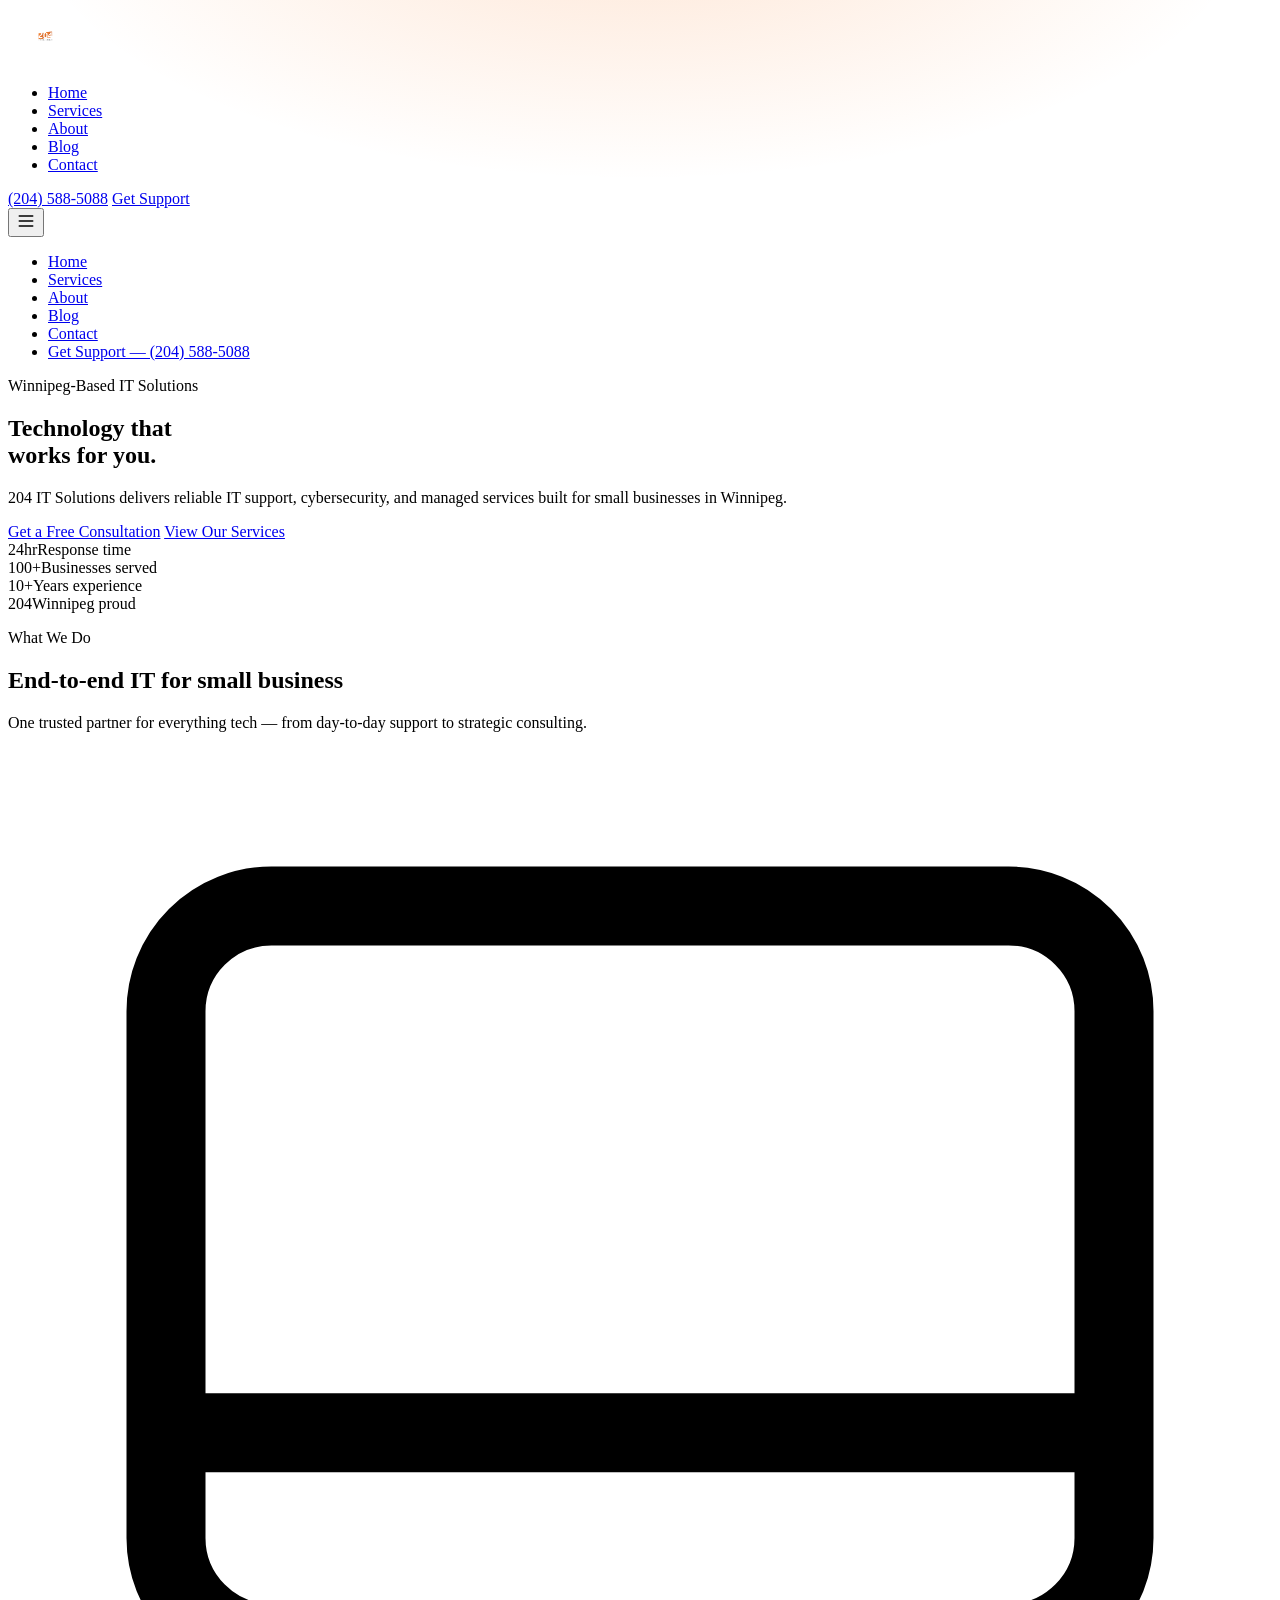
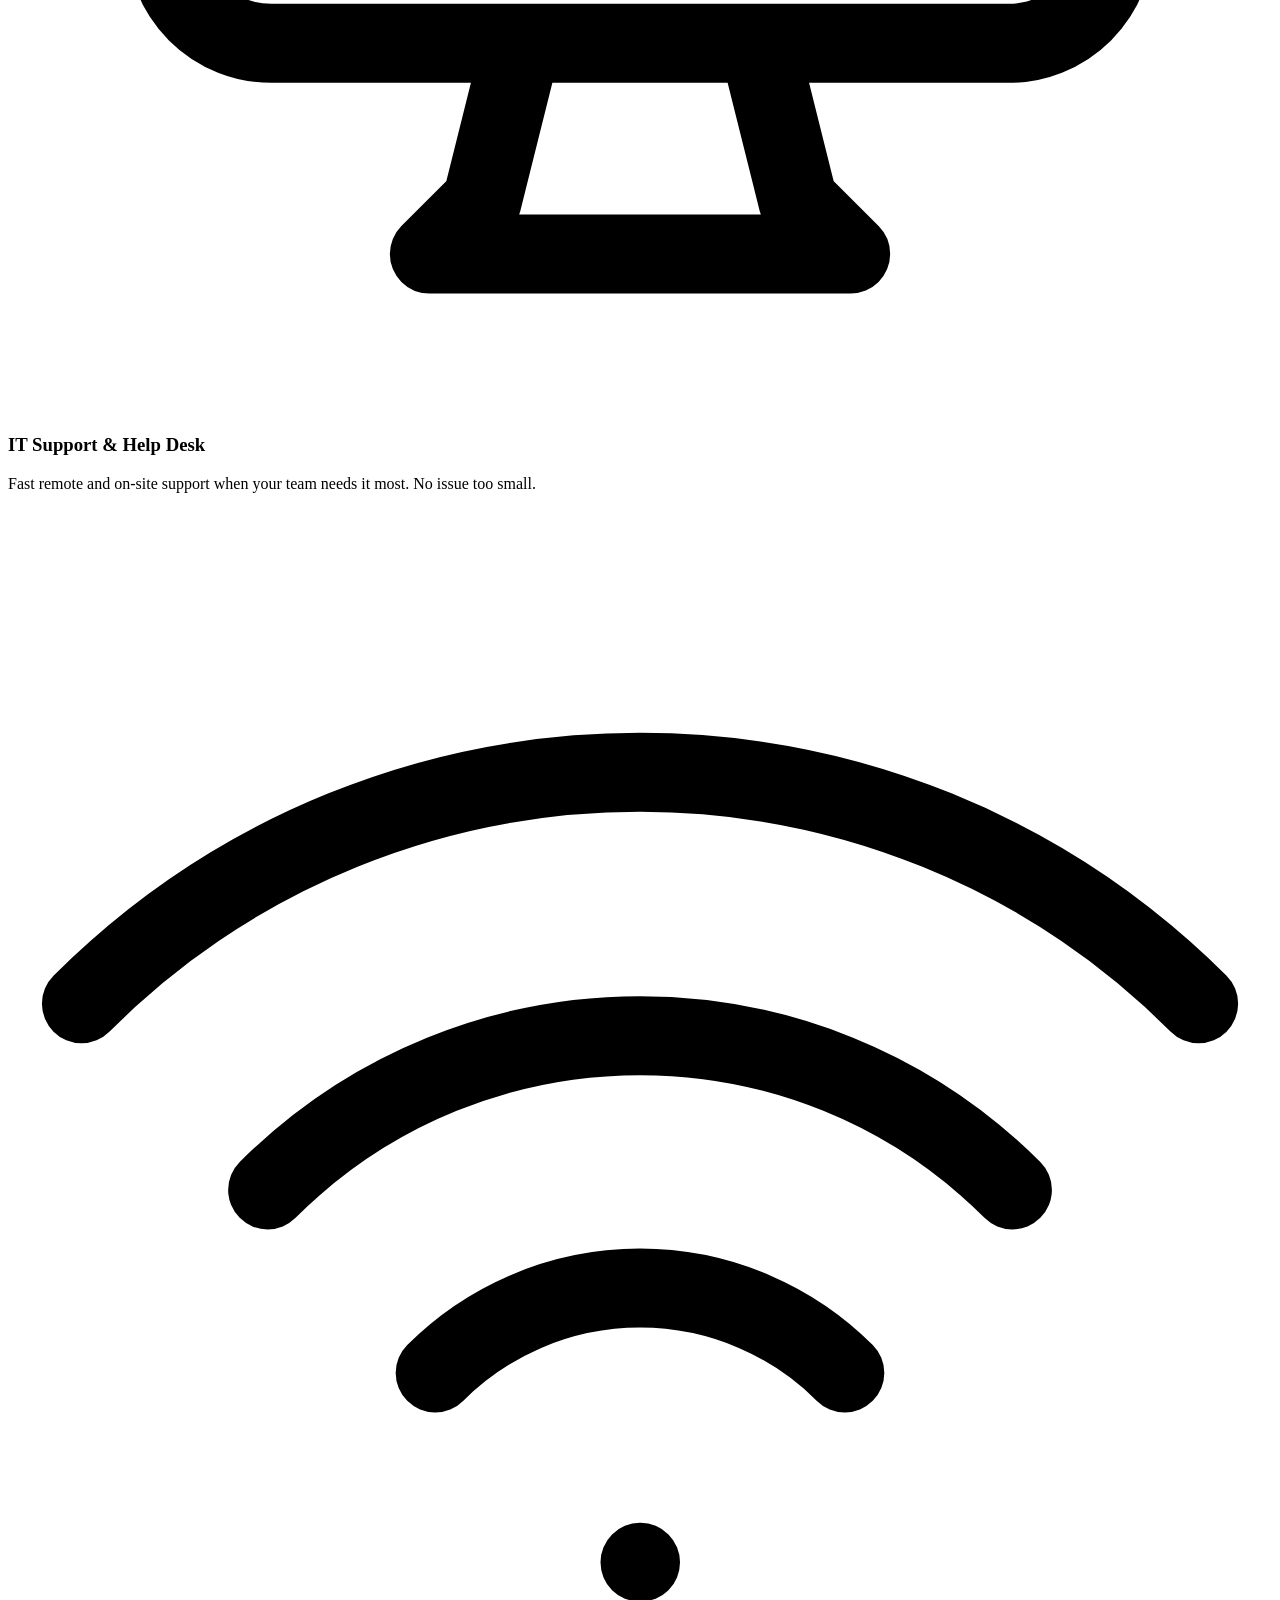
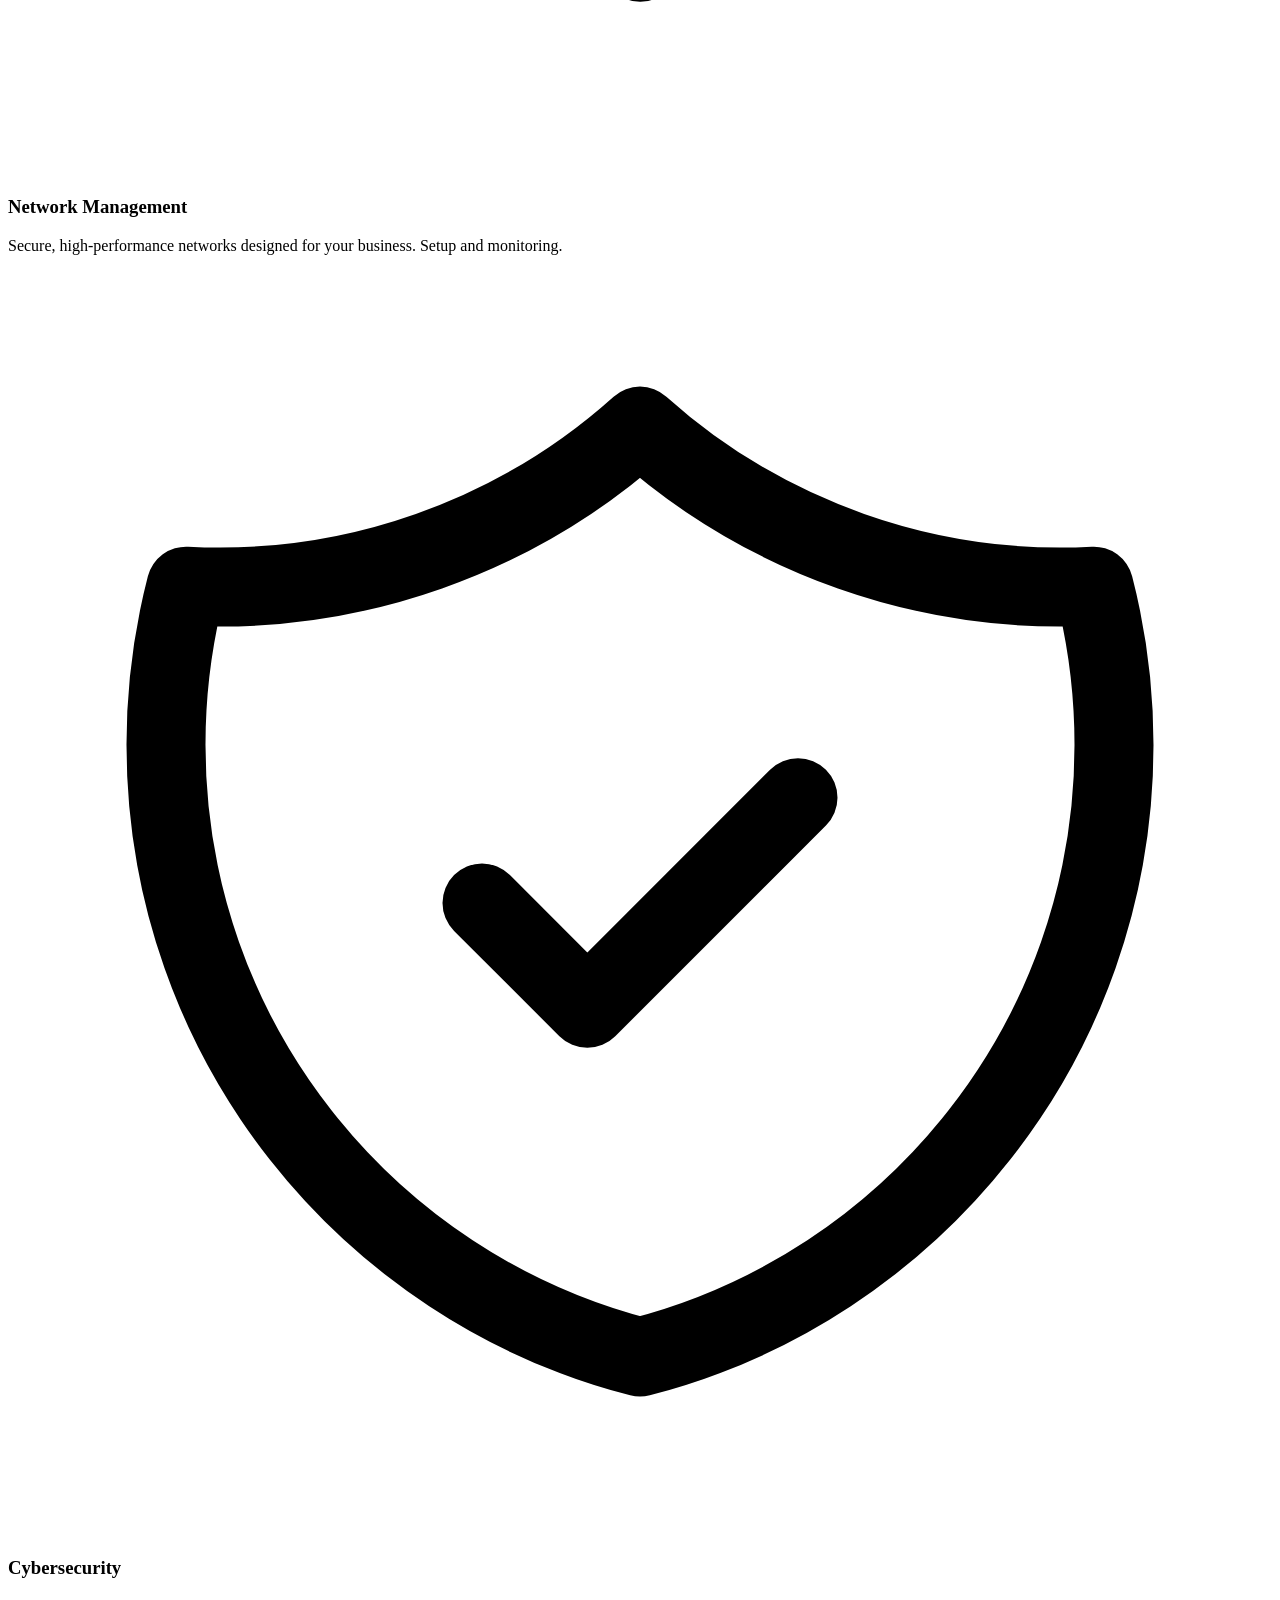
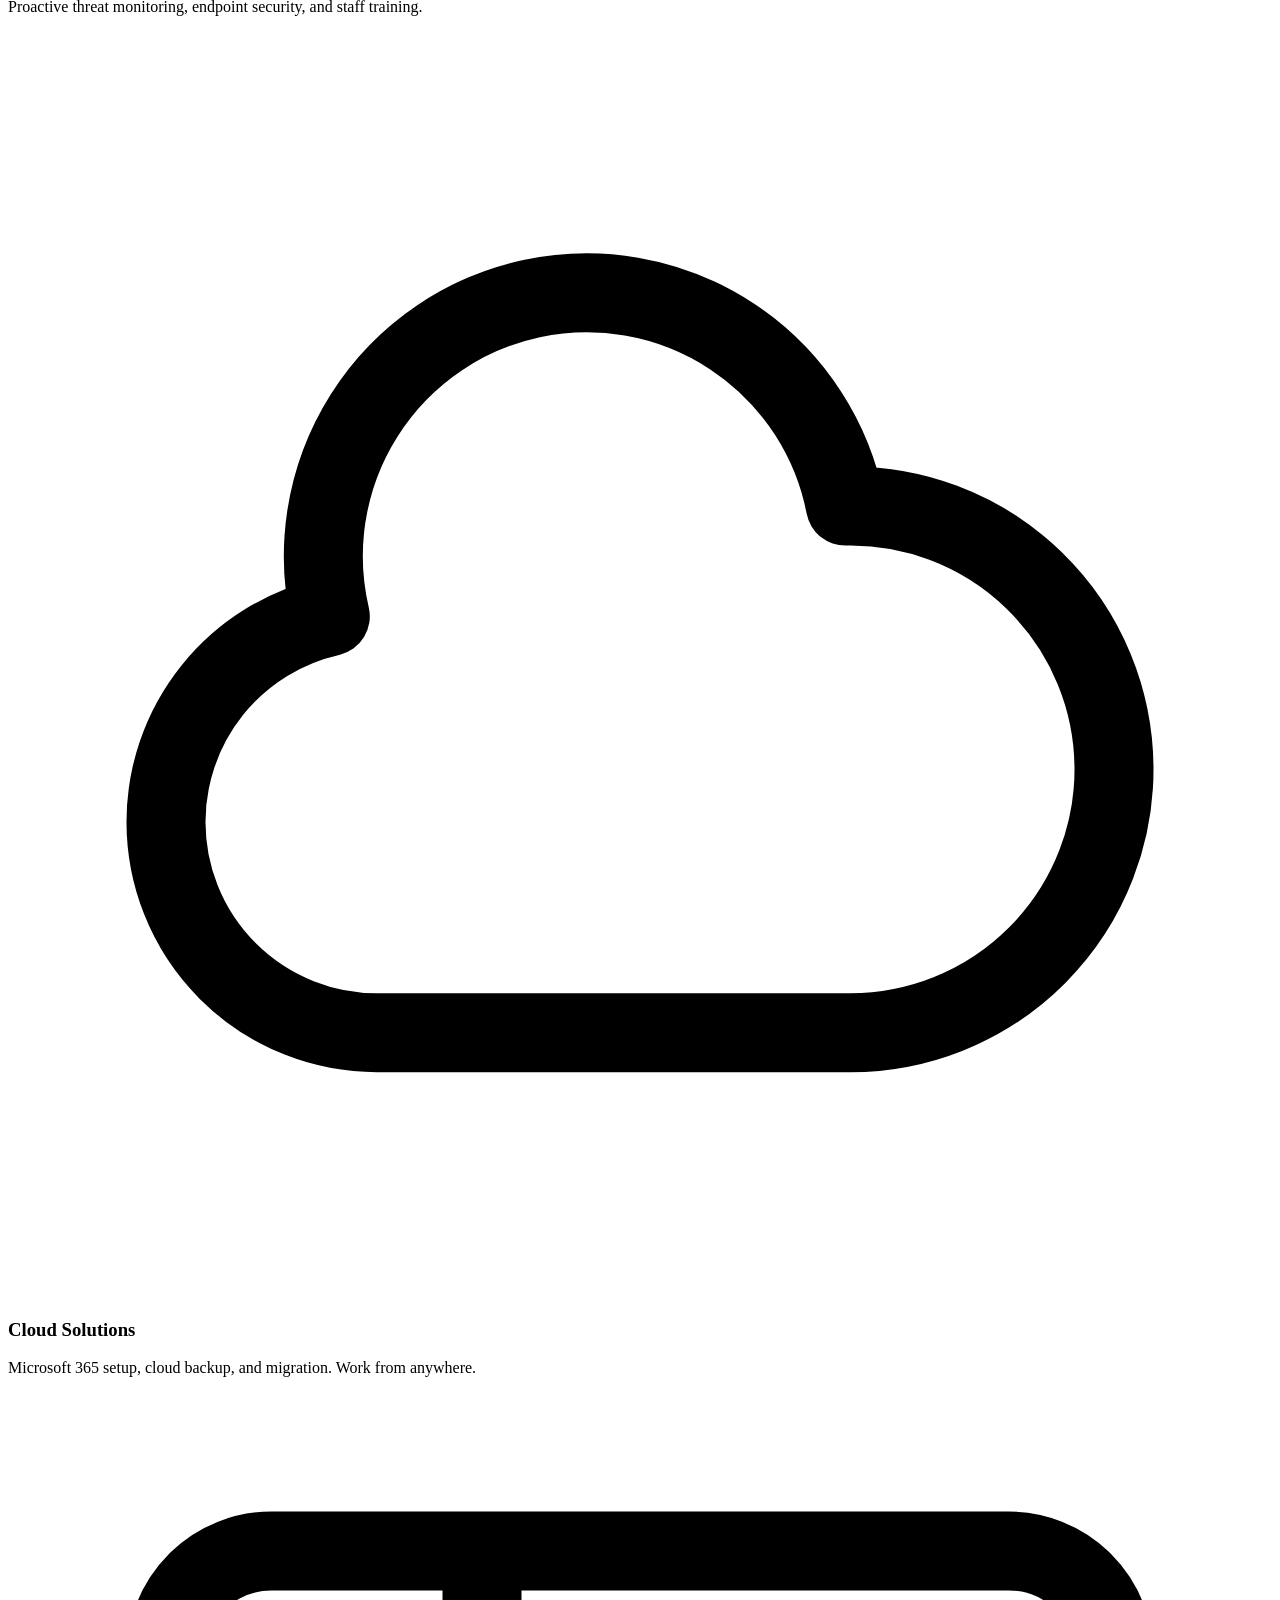
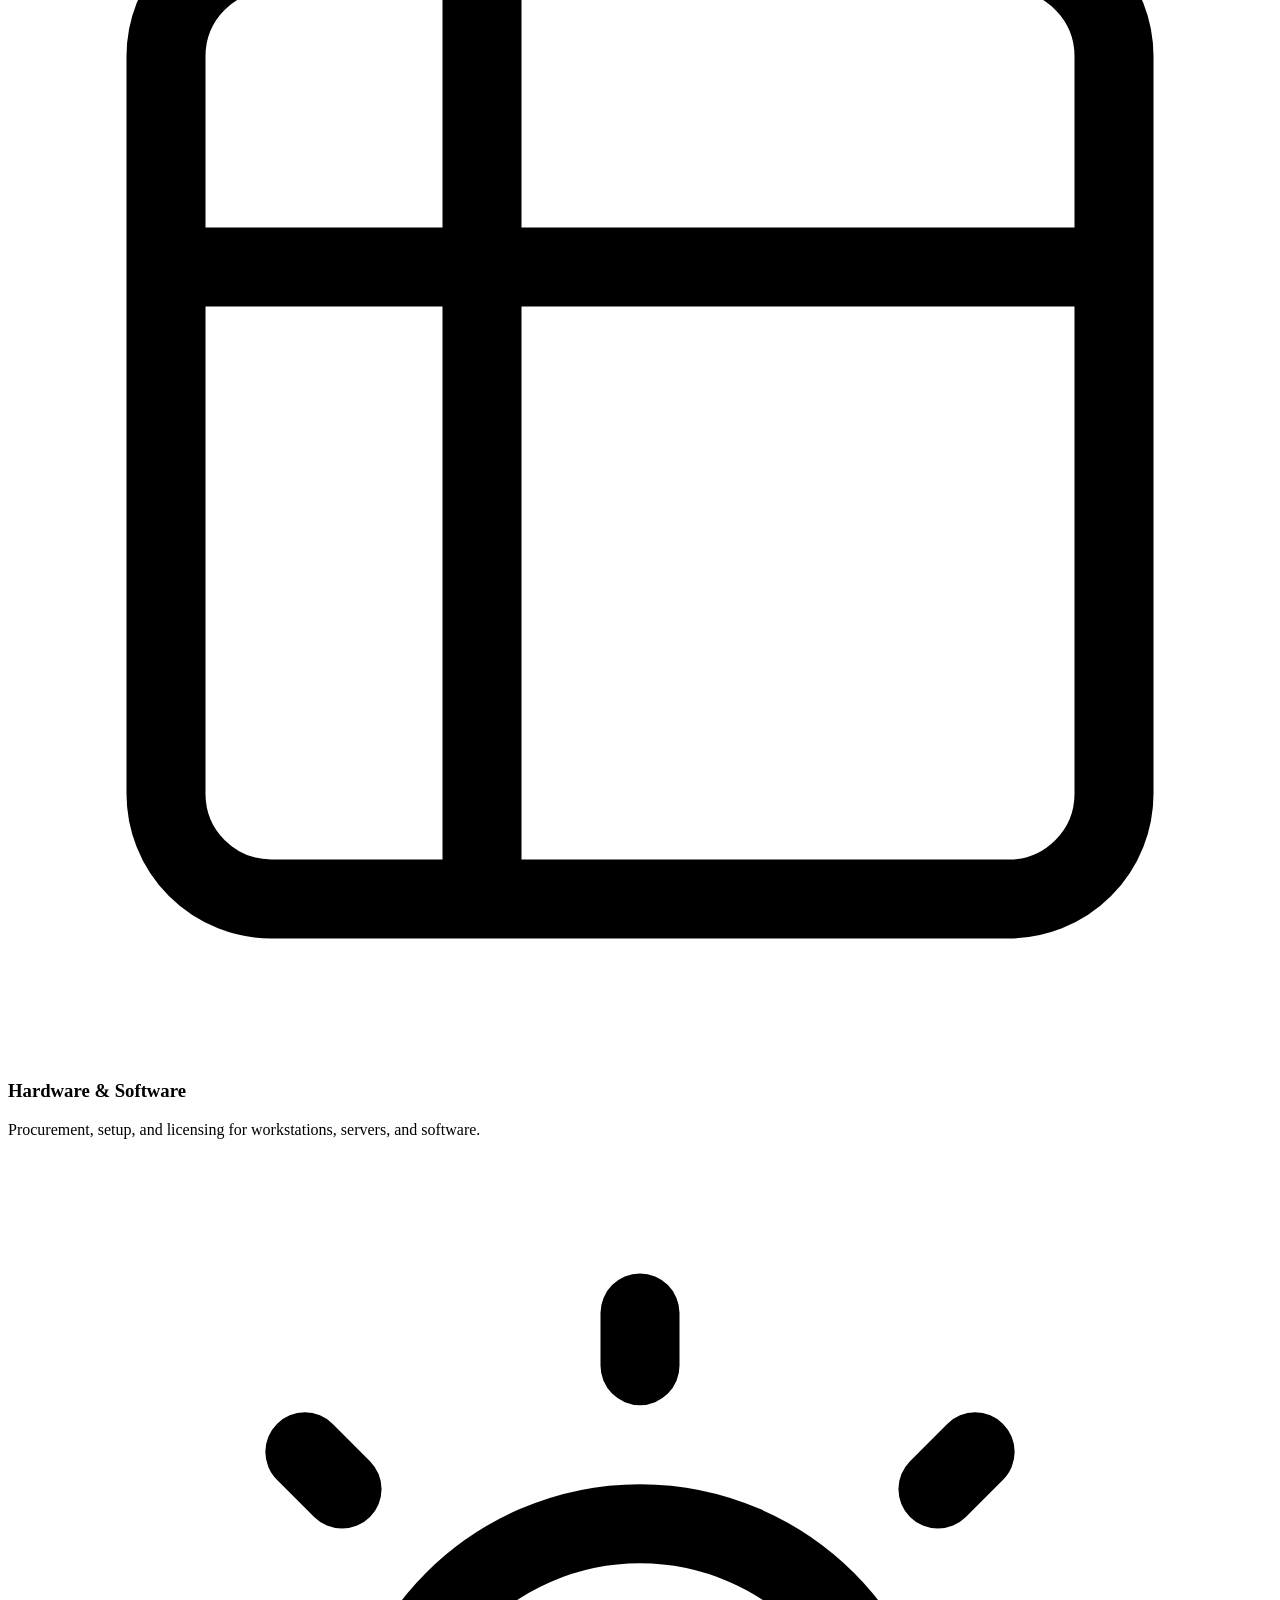
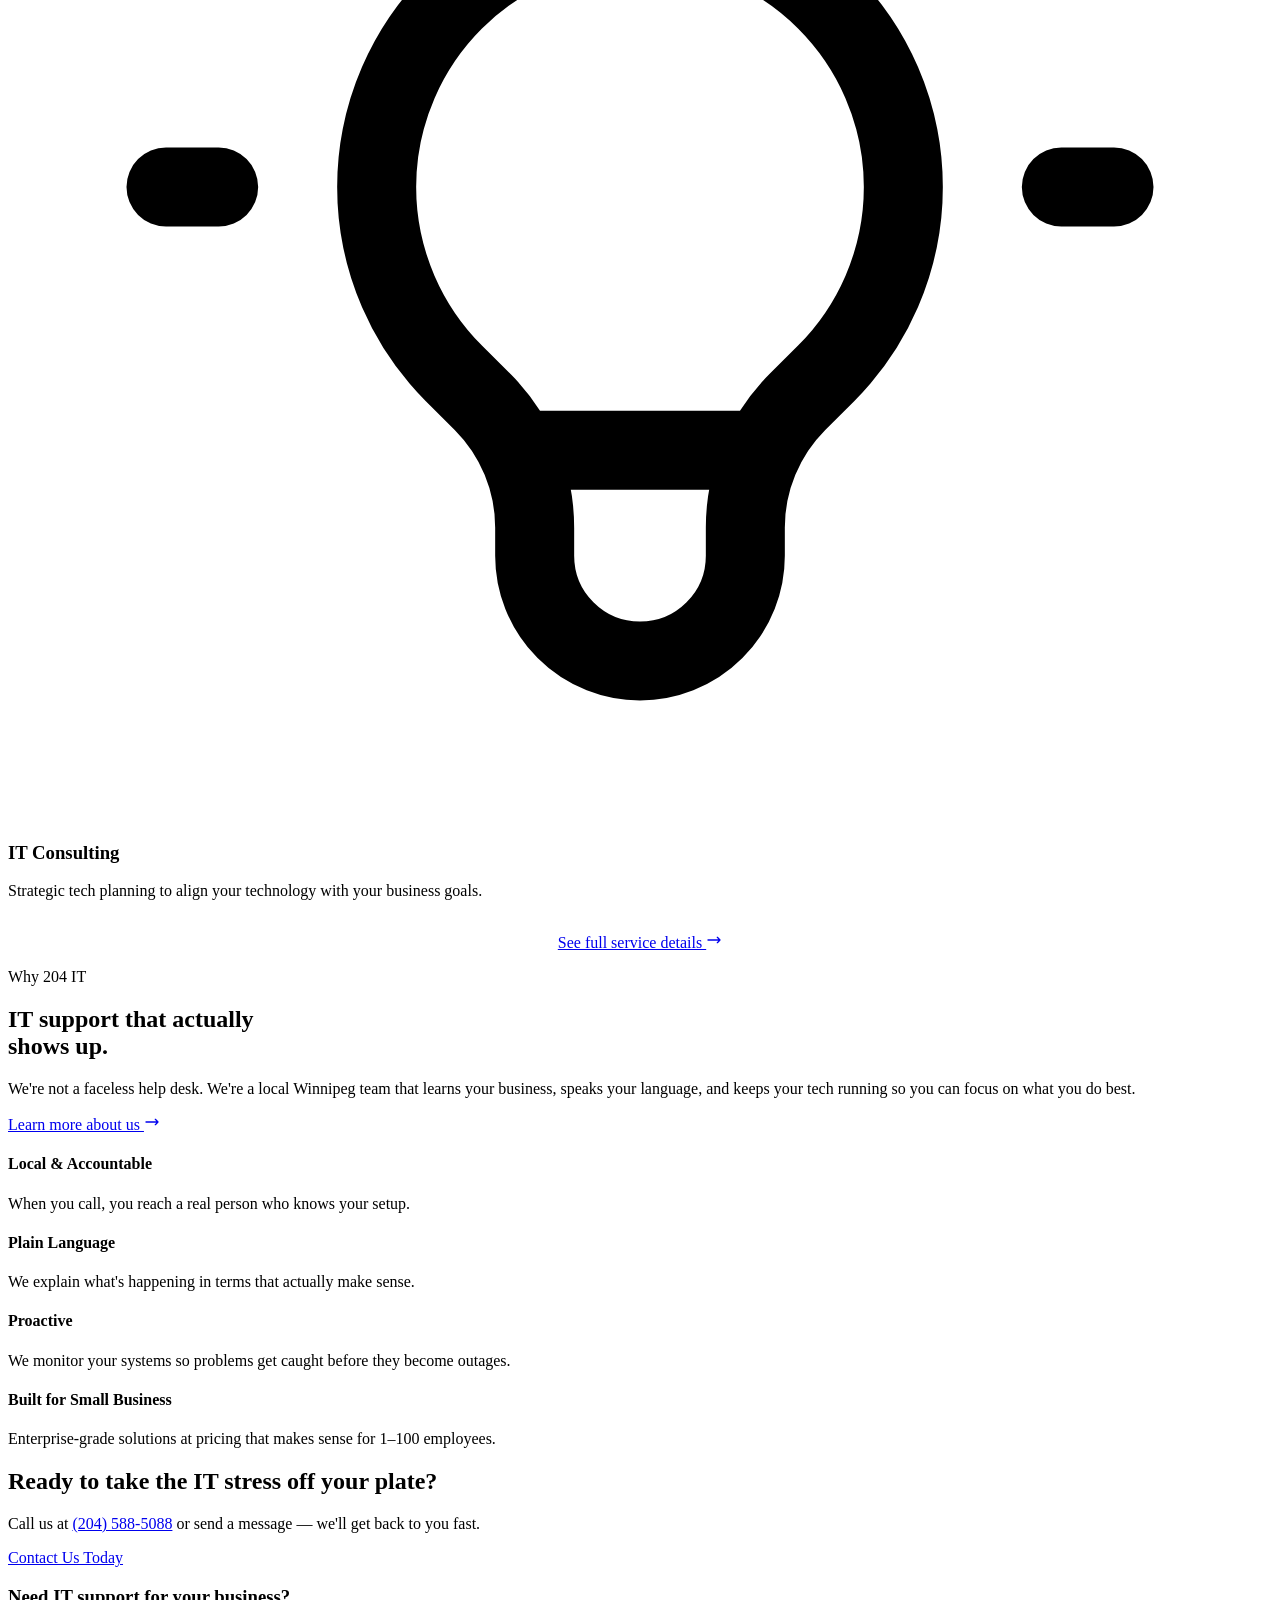
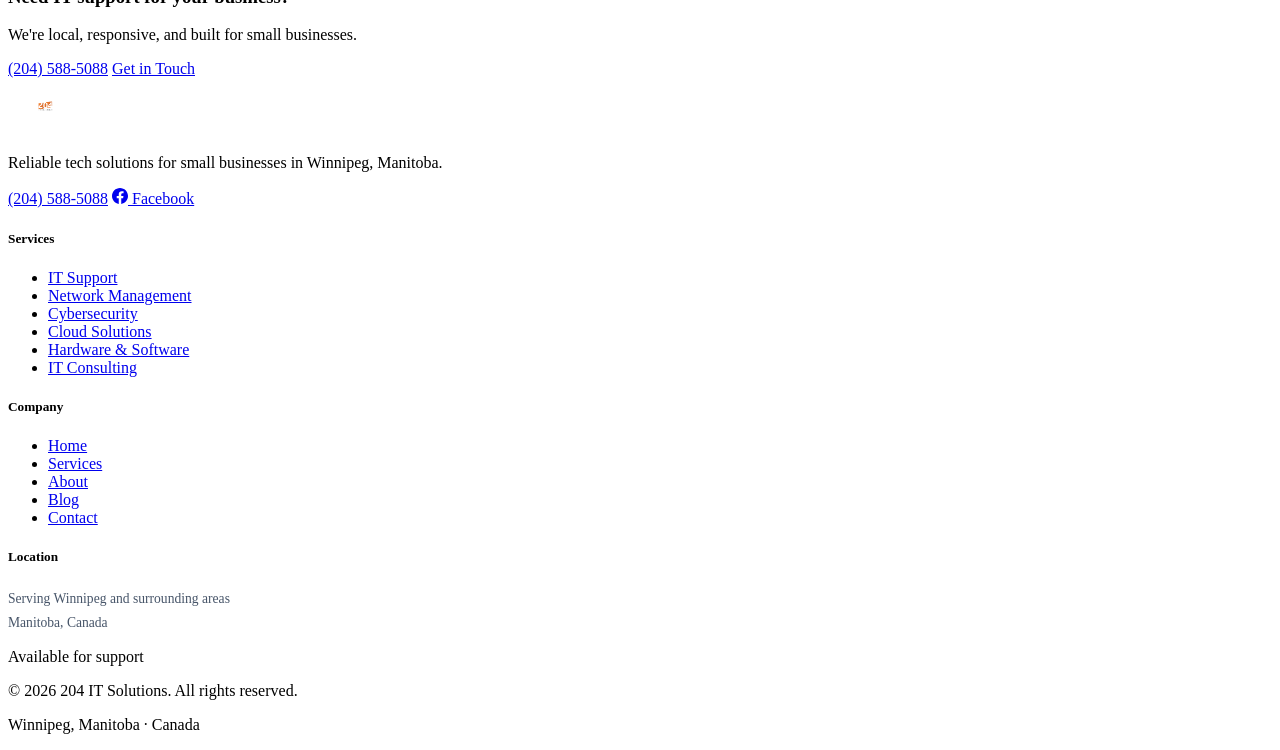
==== index.html @ ef86c33e "Add files via upload" ====
<!DOCTYPE html>
<html lang="en">
<head>
  <meta charset="UTF-8"/>
  <meta name="viewport" content="width=device-width, initial-scale=1.0"/>
  <title>204 IT Solutions | IT Support & Tech Services in Winnipeg</title>
  <meta name="description" content="204 IT Solutions delivers reliable IT support, managed services, and cybersecurity for small businesses in Winnipeg. Call (204) 588-5088."/>
  <meta name="keywords" content="IT support Winnipeg, managed IT services, small business IT, network setup, cybersecurity Winnipeg"/>
  <link rel="canonical" href="https://204it.ca/"/>
  <link rel="stylesheet" href="css/style.css"/>
</head>
<body>

<nav id="navbar">
  <div class="nav-inner">
    <a href="/" class="logo">
      <img src="[data-uri]" alt="204 IT Solutions" style="height:56px;width:auto;"/>
    </a>
    <ul class="nav-links">
      <li><a href="/">Home</a></li>
      <li><a href="services.html">Services</a></li>
      <li><a href="about.html">About</a></li>
      <li><a href="blog/">Blog</a></li>
      <li><a href="contact.html">Contact</a></li>
    </ul>
    <div class="nav-cta">
      <a href="tel:2045885088" class="nav-phone">(204) 588-5088</a>
      <a href="contact.html" class="btn-primary">Get Support</a>
    </div>
    <button class="hamburger" id="hamburger" aria-label="Menu">
      <svg width="20" height="20" fill="none" stroke="currentColor" viewBox="0 0 24 24"><path stroke-linecap="round" stroke-linejoin="round" stroke-width="2" d="M4 6h16M4 12h16M4 18h16"/></svg>
    </button>
  </div>
</nav>
<div class="mobile-menu" id="mobile-menu">
  <ul>
    <li><a href="/">Home</a></li>
    <li><a href="services.html">Services</a></li>
    <li><a href="about.html">About</a></li>
    <li><a href="blog/">Blog</a></li>
    <li><a href="contact.html">Contact</a></li>
    <li><a href="contact.html" class="mobile-cta-link">Get Support — (204) 588-5088</a></li>
  </ul>
</div>

<!-- HERO -->
<section class="hero dot-grid">
  <div class="absolute" style="position:absolute;inset:0;pointer-events:none;" class="glow-bg"></div>
  <div style="position:absolute;inset:0;background:radial-gradient(ellipse 80% 50% at 50% -10%,rgba(249,115,22,0.18) 0%,transparent 60%);pointer-events:none;"></div>
  <div class="hero-content">
    <div class="badge"><span class="badge-dot pulse"></span>Winnipeg-Based IT Solutions</div>
    <h1>Technology that<br><span class="gradient-text">works for you.</span></h1>
    <p class="sub">204 IT Solutions delivers reliable IT support, cybersecurity, and managed services built for small businesses in Winnipeg.</p>
    <div class="hero-btns">
      <a href="contact.html" class="btn-primary btn-large">Get a Free Consultation</a>
      <a href="services.html" class="btn-outline btn-large">View Our Services</a>
    </div>
    <div class="stats-row">
      <div class="stat"><span class="stat-val gradient-text">24hr</span><span class="stat-label">Response time</span></div>
      <div class="stat"><span class="stat-val gradient-text">100+</span><span class="stat-label">Businesses served</span></div>
      <div class="stat"><span class="stat-val gradient-text">10+</span><span class="stat-label">Years experience</span></div>
      <div class="stat"><span class="stat-val gradient-text">204</span><span class="stat-label">Winnipeg proud</span></div>
    </div>
  </div>
</section>

<!-- SERVICES -->
<section class="section section-alt">
  <div class="container">
    <div class="section-head">
      <p class="label">What We Do</p>
      <h2>End-to-end IT for small business</h2>
      <p class="sub" style="margin-top:12px;">One trusted partner for everything tech — from day-to-day support to strategic consulting.</p>
    </div>
    <div class="services-grid">
      <div class="glass svc-card">
        <div class="svc-icon"><svg fill="none" stroke="currentColor" viewBox="0 0 24 24"><path stroke-linecap="round" stroke-linejoin="round" stroke-width="1.5" d="M9.75 17L9 20l-1 1h8l-1-1-.75-3M3 13h18M5 17h14a2 2 0 002-2V5a2 2 0 00-2-2H5a2 2 0 00-2 2v10a2 2 0 002 2z"/></svg></div>
        <h3>IT Support & Help Desk</h3>
        <p>Fast remote and on-site support when your team needs it most. No issue too small.</p>
      </div>
      <div class="glass svc-card">
        <div class="svc-icon"><svg fill="none" stroke="currentColor" viewBox="0 0 24 24"><path stroke-linecap="round" stroke-linejoin="round" stroke-width="1.5" d="M8.111 16.404a5.5 5.5 0 017.778 0M12 20h.01m-7.08-7.071c3.904-3.905 10.236-3.905 14.141 0M1.394 9.393c5.857-5.857 15.355-5.857 21.213 0"/></svg></div>
        <h3>Network Management</h3>
        <p>Secure, high-performance networks designed for your business. Setup and monitoring.</p>
      </div>
      <div class="glass svc-card">
        <div class="svc-icon"><svg fill="none" stroke="currentColor" viewBox="0 0 24 24"><path stroke-linecap="round" stroke-linejoin="round" stroke-width="1.5" d="M9 12l2 2 4-4m5.618-4.016A11.955 11.955 0 0112 2.944a11.955 11.955 0 01-8.618 3.04A12.02 12.02 0 003 9c0 5.591 3.824 10.29 9 11.622 5.176-1.332 9-6.03 9-11.622 0-1.042-.133-2.052-.382-3.016z"/></svg></div>
        <h3>Cybersecurity</h3>
        <p>Proactive threat monitoring, endpoint security, and staff training.</p>
      </div>
      <div class="glass svc-card">
        <div class="svc-icon"><svg fill="none" stroke="currentColor" viewBox="0 0 24 24"><path stroke-linecap="round" stroke-linejoin="round" stroke-width="1.5" d="M3 15a4 4 0 004 4h9a5 5 0 10-.1-9.999 5.002 5.002 0 10-9.78 2.096A4.001 4.001 0 003 15z"/></svg></div>
        <h3>Cloud Solutions</h3>
        <p>Microsoft 365 setup, cloud backup, and migration. Work from anywhere.</p>
      </div>
      <div class="glass svc-card">
        <div class="svc-icon"><svg fill="none" stroke="currentColor" viewBox="0 0 24 24"><path stroke-linecap="round" stroke-linejoin="round" stroke-width="1.5" d="M9 3H5a2 2 0 00-2 2v4m6-6h10a2 2 0 012 2v4M9 3v18m0 0h10a2 2 0 002-2V9M9 21H5a2 2 0 01-2-2V9m0 0h18"/></svg></div>
        <h3>Hardware & Software</h3>
        <p>Procurement, setup, and licensing for workstations, servers, and software.</p>
      </div>
      <div class="glass svc-card">
        <div class="svc-icon"><svg fill="none" stroke="currentColor" viewBox="0 0 24 24"><path stroke-linecap="round" stroke-linejoin="round" stroke-width="1.5" d="M9.663 17h4.673M12 3v1m6.364 1.636l-.707.707M21 12h-1M4 12H3m3.343-5.657l-.707-.707m2.828 9.9a5 5 0 117.072 0l-.548.547A3.374 3.374 0 0014 18.469V19a2 2 0 11-4 0v-.531c0-.895-.356-1.754-.988-2.386l-.548-.547z"/></svg></div>
        <h3>IT Consulting</h3>
        <p>Strategic tech planning to align your technology with your business goals.</p>
      </div>
    </div>
    <div style="text-align:center;margin-top:32px;">
      <a href="services.html" class="text-link">See full service details <svg width="16" height="16" fill="none" stroke="currentColor" viewBox="0 0 24 24"><path stroke-linecap="round" stroke-linejoin="round" stroke-width="2" d="M17 8l4 4m0 0l-4 4m4-4H3"/></svg></a>
    </div>
  </div>
</section>

<!-- WHY US -->
<section class="section">
  <div class="container">
    <div class="why-grid">
      <div class="why-text">
        <p class="label">Why 204 IT</p>
        <h2>IT support that actually<br><span class="gradient-text">shows up.</span></h2>
        <p>We're not a faceless help desk. We're a local Winnipeg team that learns your business, speaks your language, and keeps your tech running so you can focus on what you do best.</p>
        <a href="about.html" class="text-link">Learn more about us <svg width="16" height="16" fill="none" stroke="currentColor" viewBox="0 0 24 24"><path stroke-linecap="round" stroke-linejoin="round" stroke-width="2" d="M17 8l4 4m0 0l-4 4m4-4H3"/></svg></a>
      </div>
      <div class="why-cards">
        <div class="glass why-card"><div class="why-dot"><span></span></div><h4>Local & Accountable</h4><p>When you call, you reach a real person who knows your setup.</p></div>
        <div class="glass why-card"><div class="why-dot"><span></span></div><h4>Plain Language</h4><p>We explain what's happening in terms that actually make sense.</p></div>
        <div class="glass why-card"><div class="why-dot"><span></span></div><h4>Proactive</h4><p>We monitor your systems so problems get caught before they become outages.</p></div>
        <div class="glass why-card"><div class="why-dot"><span></span></div><h4>Built for Small Business</h4><p>Enterprise-grade solutions at pricing that makes sense for 1–100 employees.</p></div>
      </div>
    </div>
  </div>
</section>

<!-- CTA BAND -->
<section class="section section-alt cta-band">
  <div class="container">
    <div class="cta-band-inner">
      <h2>Ready to take the IT stress off your plate?</h2>
      <p>Call us at <a href="tel:2045885088">(204) 588-5088</a> or send a message — we'll get back to you fast.</p>
      <div class="btn-row">
        <a href="contact.html" class="btn-primary btn-large">Contact Us Today</a>
      </div>
    </div>
  </div>
</section>

<!-- FOOTER -->
<footer>
  <div class="footer-cta">
    <div class="footer-cta-inner">
      <div><h3>Need IT support for your business?</h3><p>We're local, responsive, and built for small businesses.</p></div>
      <div class="footer-cta-btns">
        <a href="tel:2045885088" class="btn-outline">(204) 588-5088</a>
        <a href="contact.html" class="btn-primary">Get in Touch</a>
      </div>
    </div>
  </div>
  <div class="footer-main">
    <div class="footer-brand">
      <a href="/" class="logo"><img src="[data-uri]" alt="204 IT Solutions" style="height:56px;width:auto;"/></a>
      <p>Reliable tech solutions for small businesses in Winnipeg, Manitoba.</p>
      <a href="tel:2045885088" class="footer-phone">(204) 588-5088</a>
      <a href="https://www.facebook.com/204IT" target="_blank" rel="noopener" class="fb-link" style="margin-top:12px;">
        <svg width="16" height="16" fill="currentColor" viewBox="0 0 24 24"><path d="M24 12.073c0-6.627-5.373-12-12-12s-12 5.373-12 12c0 5.99 4.388 10.954 10.125 11.854v-8.385H7.078v-3.47h3.047V9.43c0-3.007 1.792-4.669 4.533-4.669 1.312 0 2.686.235 2.686.235v2.953H15.83c-1.491 0-1.956.925-1.956 1.874v2.25h3.328l-.532 3.47h-2.796v8.385C19.612 23.027 24 18.062 24 12.073z"/></svg>
        Facebook
      </a>
    </div>
    <div class="footer-col"><h5>Services</h5><ul><li><a href="services.html">IT Support</a></li><li><a href="services.html">Network Management</a></li><li><a href="services.html">Cybersecurity</a></li><li><a href="services.html">Cloud Solutions</a></li><li><a href="services.html">Hardware & Software</a></li><li><a href="services.html">IT Consulting</a></li></ul></div>
    <div class="footer-col"><h5>Company</h5><ul><li><a href="/">Home</a></li><li><a href="services.html">Services</a></li><li><a href="about.html">About</a></li><li><a href="blog/">Blog</a></li><li><a href="contact.html">Contact</a></li></ul></div>
    <div class="footer-col"><h5>Location</h5><p style="color:#475569;font-size:.85rem;line-height:1.7;">Serving Winnipeg and surrounding areas<br>Manitoba, Canada</p><div class="status-bar" style="margin-top:14px;"><div class="green-dot"></div><span class="status-text">Available for support</span></div></div>
  </div>
  <div class="footer-bottom"><div class="footer-bottom-inner"><p>© <span id="yr"></span> 204 IT Solutions. All rights reserved.</p><p>Winnipeg, Manitoba · Canada</p></div></div>
</footer>

<script src="js/main.js"></script>
<script>document.getElementById('yr').textContent = new Date().getFullYear();</script>
</body>
</html>
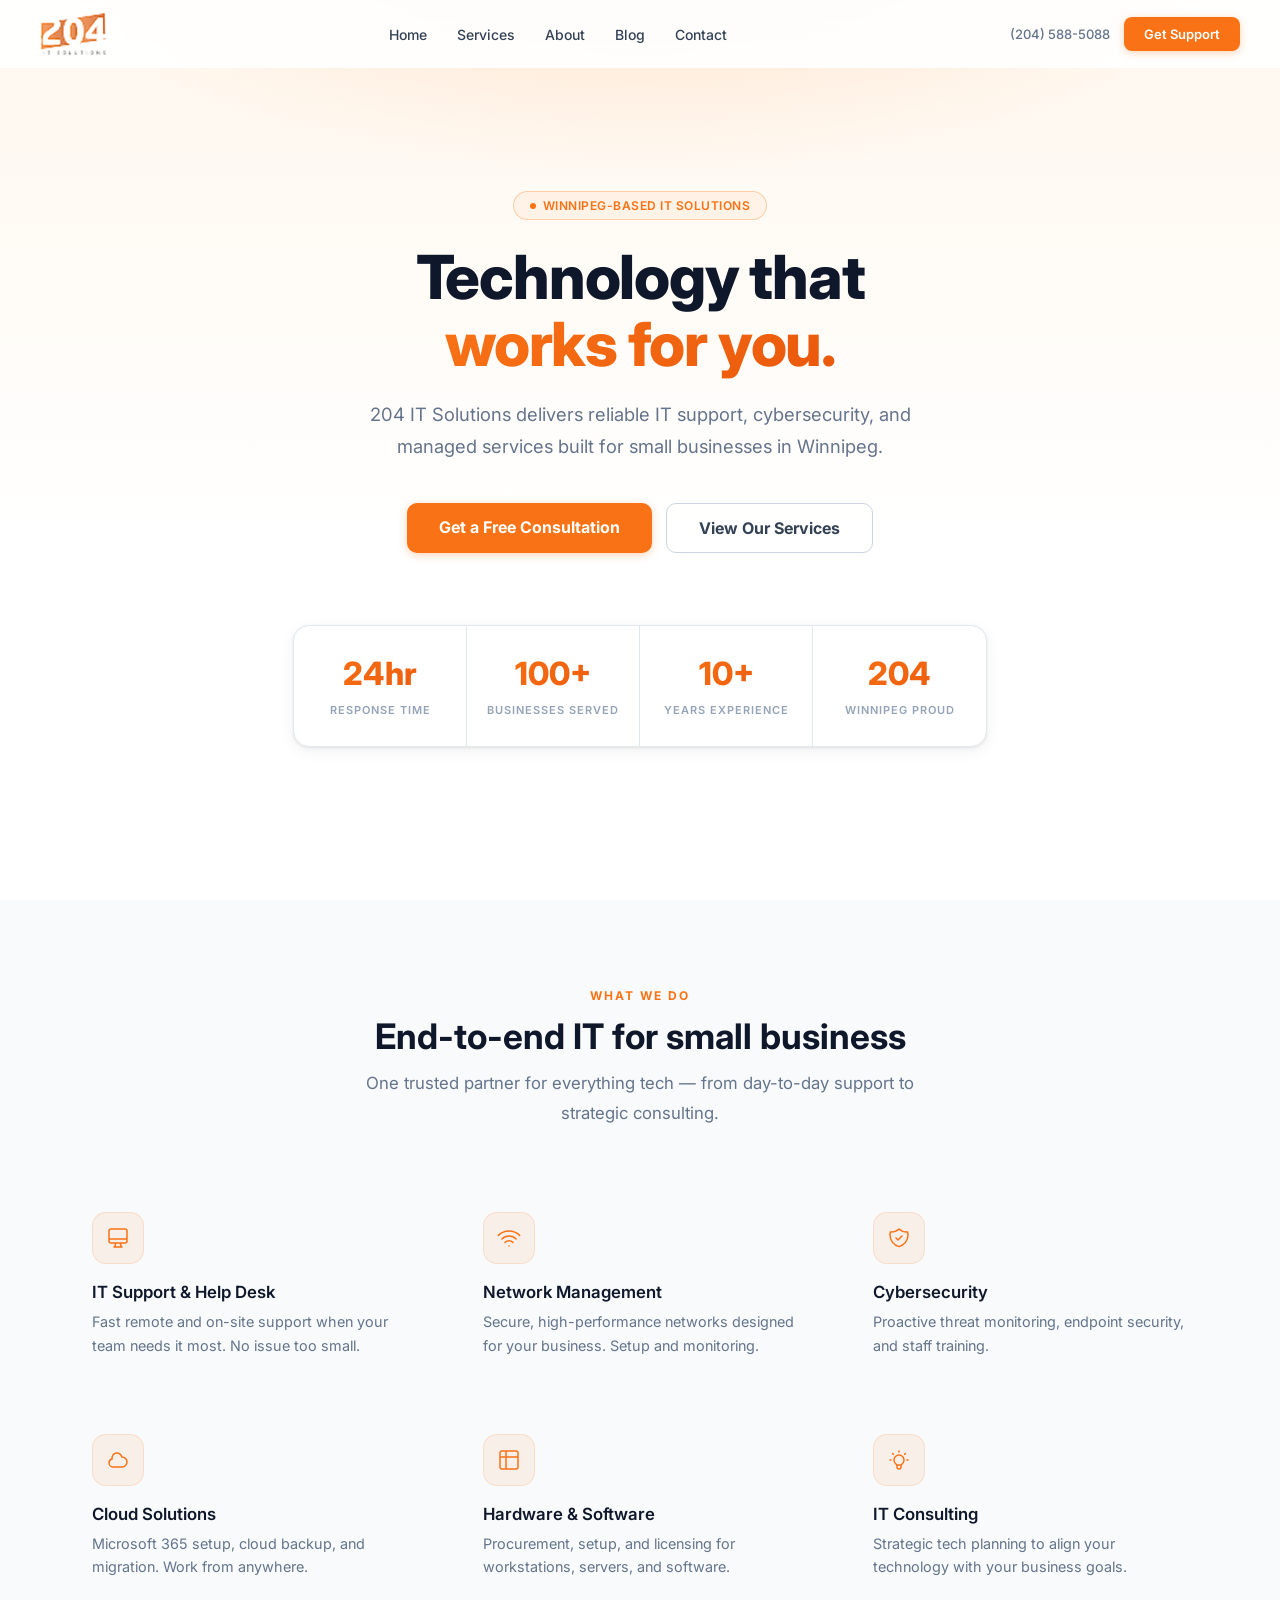
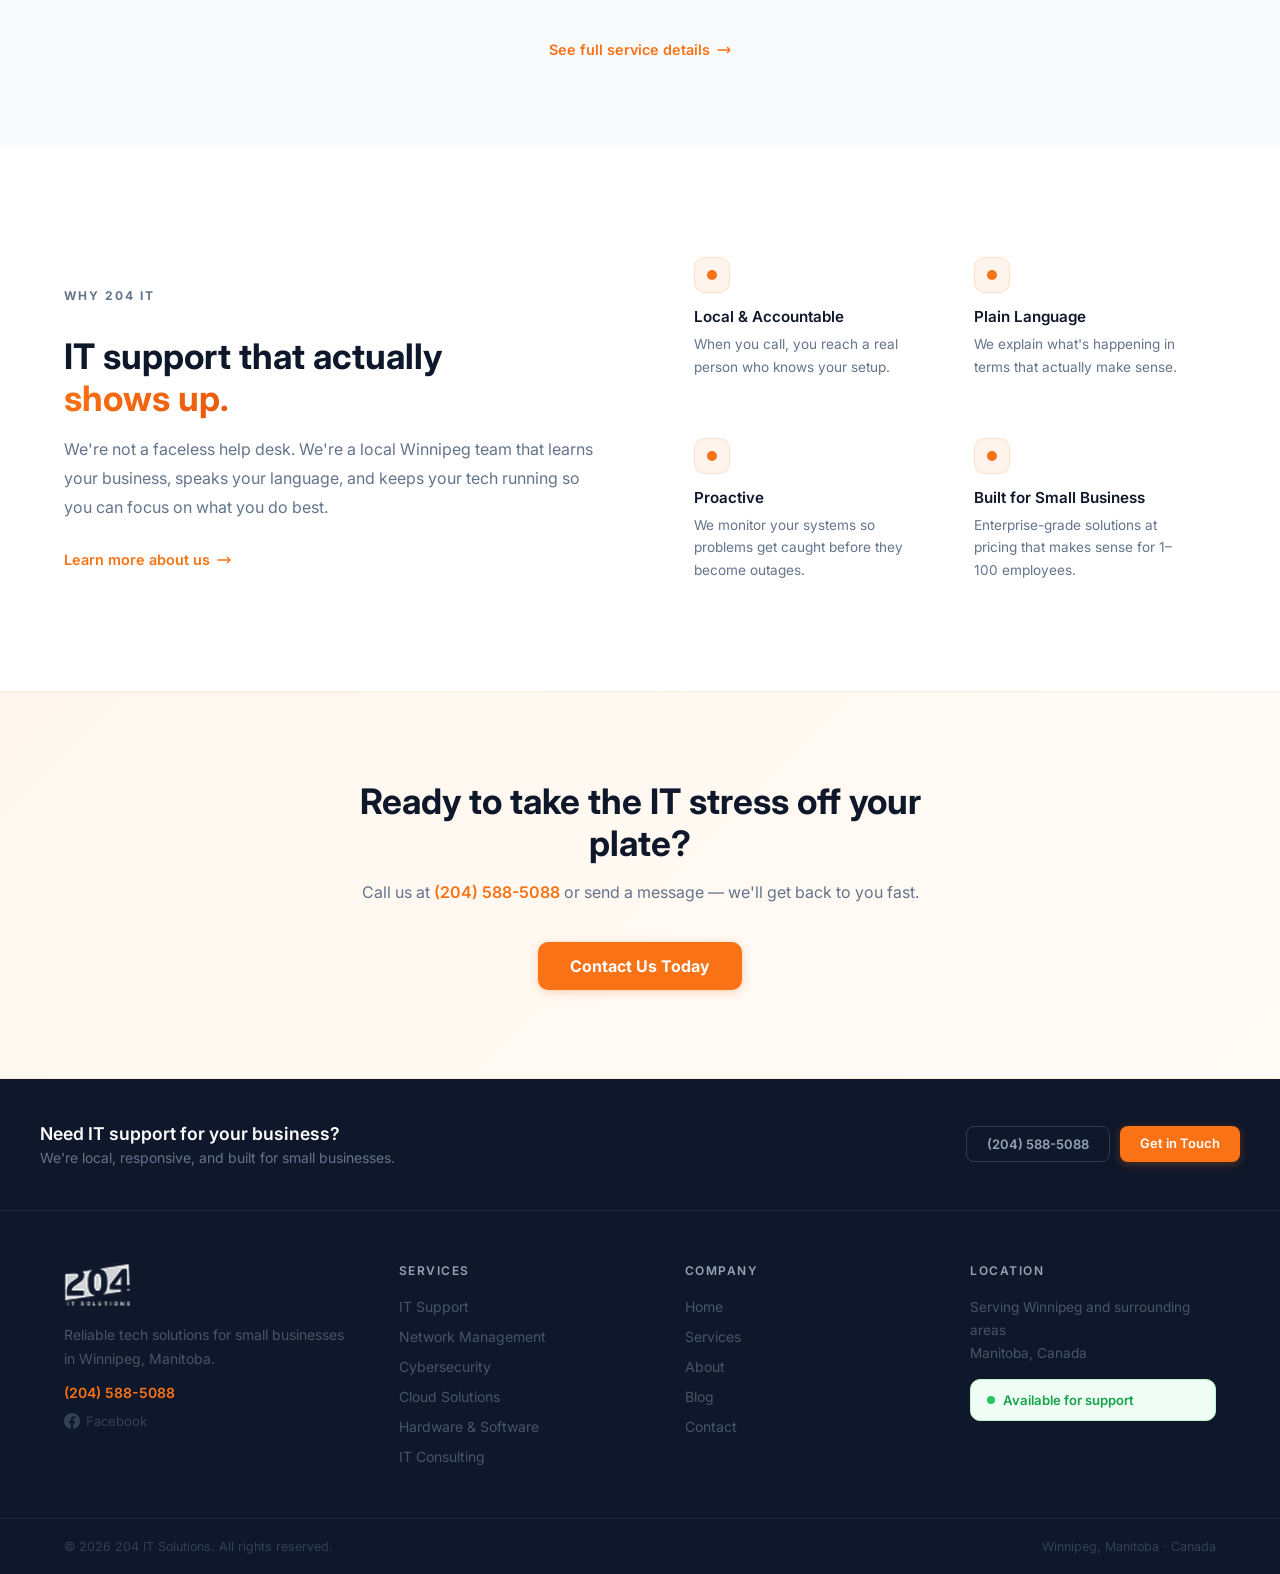
==== commit c2ed33cd: "Add files via upload" ====
--- a/index.html
+++ b/index.html
@@ -14,7 +14,7 @@
 <nav id="navbar">
   <div class="nav-inner">
     <a href="/" class="logo">
-      <img src="[data-uri]" alt="204 IT Solutions" style="height:56px;width:auto;"/>
+      <img src="[data-uri]" alt="204 IT Solutions" style="height:44px;width:auto;"/>
     </a>
     <ul class="nav-links">
       <li><a href="/">Home</a></li>
@@ -156,7 +156,7 @@
   </div>
   <div class="footer-main">
     <div class="footer-brand">
-      <a href="/" class="logo"><img src="[data-uri]" alt="204 IT Solutions" style="height:56px;width:auto;"/></a>
+      <a href="/" class="logo"><img src="[data-uri]" alt="204 IT Solutions" style="height:44px;width:auto;"/></a>
       <p>Reliable tech solutions for small businesses in Winnipeg, Manitoba.</p>
       <a href="tel:2045885088" class="footer-phone">(204) 588-5088</a>
       <a href="https://www.facebook.com/204IT" target="_blank" rel="noopener" class="fb-link" style="margin-top:12px;">
--- a/css/style.css
+++ b/css/style.css
@@ -0,0 +1,290 @@
+@import url('https://fonts.googleapis.com/css2?family=Inter:wght@300;400;500;600;700;800&display=swap');
+
+*, *::before, *::after { box-sizing: border-box; margin: 0; padding: 0; }
+
+:root {
+  --bg:        #FFFFFF;
+  --bg2:       #F8FAFC;
+  --bg3:       #F1F5F9;
+  --orange:    #F97316;
+  --orange2:   #EA580C;
+  --dark:      #0F172A;
+  --mid:       #334155;
+  --muted:     #64748B;
+  --light:     #94A3B8;
+  --border:    #E2E8F0;
+  --border2:   #CBD5E1;
+  --shadow:    0 1px 3px rgba(0,0,0,0.08), 0 4px 16px rgba(0,0,0,0.06);
+  --shadow-lg: 0 4px 24px rgba(0,0,0,0.1);
+}
+
+html { scroll-behavior: smooth; font-size: 16px; }
+
+body {
+  font-family: 'Inter', system-ui, sans-serif;
+  background: var(--bg);
+  color: var(--dark);
+  -webkit-font-smoothing: antialiased;
+  overflow-x: hidden;
+}
+
+a { color: inherit; text-decoration: none; }
+
+::-webkit-scrollbar { width: 5px; }
+::-webkit-scrollbar-track { background: var(--bg2); }
+::-webkit-scrollbar-thumb { background: #CBD5E1; border-radius: 3px; }
+::selection { background: rgba(249,115,22,0.15); }
+
+/* ── NAV ── */
+nav {
+  position: fixed; top: 0; left: 0; right: 0; z-index: 100;
+  height: 68px; display: flex; align-items: center; padding: 0 2rem;
+  transition: all .3s; background: rgba(255,255,255,0.9);
+  backdrop-filter: blur(12px); border-bottom: 1px solid transparent;
+}
+nav.scrolled { border-bottom-color: var(--border); box-shadow: var(--shadow); background: rgba(255,255,255,0.98); }
+.nav-inner { max-width: 1200px; width: 100%; margin: 0 auto; display: flex; align-items: center; justify-content: space-between; }
+.logo { display: flex; align-items: center; }
+.logo img { height: 42px; width: auto; }
+.nav-links { display: flex; gap: 2px; list-style: none; }
+.nav-links a { padding: 7px 14px; border-radius: 8px; font-size: 14px; font-weight: 500; color: var(--mid); transition: all .2s; }
+.nav-links a:hover { color: var(--dark); background: var(--bg3); }
+.nav-links a.active { color: var(--orange); background: rgba(249,115,22,0.08); }
+.nav-cta { display: flex; align-items: center; gap: 14px; }
+.nav-phone { font-size: 13px; color: var(--muted); font-weight: 500; }
+.nav-phone:hover { color: var(--dark); }
+.btn-primary { padding: 9px 20px; background: var(--orange); color: #fff; border-radius: 8px; font-size: 13px; font-weight: 600; border: none; cursor: pointer; transition: all .2s; box-shadow: 0 2px 8px rgba(249,115,22,0.3); display: inline-block; }
+.btn-primary:hover { background: var(--orange2); box-shadow: 0 4px 16px rgba(249,115,22,0.4); transform: translateY(-1px); }
+.btn-outline { padding: 9px 20px; background: transparent; color: var(--mid); border: 1.5px solid var(--border2); border-radius: 8px; font-size: 13px; font-weight: 600; cursor: pointer; transition: all .2s; display: inline-block; }
+.btn-outline:hover { color: var(--orange); border-color: var(--orange); background: rgba(249,115,22,0.04); }
+.hamburger { display: none; background: none; border: none; color: var(--muted); cursor: pointer; padding: 6px; }
+.mobile-menu { display: none; position: fixed; top: 68px; left: 0; right: 0; z-index: 99; background: #fff; border-bottom: 1px solid var(--border); box-shadow: var(--shadow-lg); padding: 12px 24px 16px; }
+.mobile-menu.open { display: block; }
+.mobile-menu ul { list-style: none; display: flex; flex-direction: column; gap: 4px; }
+.mobile-menu a { display: block; padding: 10px 14px; border-radius: 8px; font-size: 14px; font-weight: 500; color: var(--mid); transition: all .2s; }
+.mobile-menu a:hover { color: var(--dark); background: var(--bg3); }
+.mobile-cta-link { display: block; margin-top: 10px; padding: 12px; background: var(--orange); color: #fff !important; border-radius: 8px; text-align: center; font-weight: 600; font-size: 14px; }
+
+/* ── UTILITIES ── */
+.container { max-width: 1200px; margin: 0 auto; padding: 0 24px; }
+.section { padding: 88px 0; }
+.section-alt { background: var(--bg2); }
+.dot-grid { background-image: radial-gradient(#E2E8F0 1.5px, transparent 1.5px); background-size: 28px 28px; }
+.gradient-text { background: linear-gradient(135deg, var(--orange) 0%, var(--orange2) 100%); -webkit-background-clip: text; -webkit-text-fill-color: transparent; background-clip: text; }
+.card { background: #fff; border: 1px solid var(--border); border-radius: 14px; box-shadow: var(--shadow); transition: all .25s; }
+.card:hover { border-color: rgba(249,115,22,0.3); box-shadow: var(--shadow-lg); }
+.badge { display: inline-flex; align-items: center; gap: 7px; padding: 6px 16px; border-radius: 99px; border: 1px solid rgba(249,115,22,0.3); background: rgba(249,115,22,0.06); color: var(--orange); font-size: 12px; font-weight: 600; letter-spacing: .5px; text-transform: uppercase; }
+.badge-dot { width: 6px; height: 6px; background: var(--orange); border-radius: 50%; }
+.badge-dot.pulse { animation: pulse 2s infinite; }
+@keyframes pulse { 0%,100%{opacity:1} 50%{opacity:.4} }
+.label { color: var(--orange); font-size: 12px; font-weight: 700; letter-spacing: 2px; text-transform: uppercase; margin-bottom: 12px; }
+h1 { font-size: clamp(2.2rem,5vw,3.8rem); font-weight: 800; line-height: 1.1; letter-spacing: -.02em; color: var(--dark); }
+h2 { font-size: clamp(1.6rem,3vw,2.2rem); font-weight: 700; line-height: 1.2; color: var(--dark); }
+h3 { font-size: 1.05rem; font-weight: 600; color: var(--dark); }
+.sub { color: var(--muted); font-size: 1.05rem; line-height: 1.75; max-width: 560px; margin: 0 auto; }
+.section-head { text-align: center; margin-bottom: 56px; }
+
+/* ── HERO ── */
+.hero { min-height: 100vh; display: flex; align-items: center; justify-content: center; padding: 110px 24px 72px; position: relative; overflow: hidden; background: linear-gradient(180deg, #FFF7ED 0%, #FFFFFF 60%); }
+.hero-content { text-align: center; max-width: 800px; position: relative; z-index: 1; }
+.hero h1 { margin: 24px 0 20px; }
+.hero .sub { font-size: 1.15rem; margin-bottom: 40px; }
+.hero-btns { display: flex; gap: 14px; justify-content: center; flex-wrap: wrap; }
+.hero-btns a { display: inline-block; }
+.stats-row { display: grid; grid-template-columns: repeat(4,1fr); border: 1px solid var(--border); border-radius: 16px; overflow: hidden; margin-top: 72px; background: #fff; box-shadow: var(--shadow); }
+.stat { padding: 28px 20px; text-align: center; border-right: 1px solid var(--border); }
+.stat:last-child { border-right: none; }
+.stat-val { font-size: 2rem; font-weight: 800; display: block; margin-bottom: 5px; }
+.stat-label { color: var(--light); font-size: 11px; font-weight: 600; text-transform: uppercase; letter-spacing: 1px; }
+
+/* ── SERVICES ── */
+.services-grid { display: grid; grid-template-columns: repeat(3,1fr); gap: 20px; }
+.svc-card { padding: 28px; transition: all .25s; }
+.svc-card:hover { transform: translateY(-4px); }
+.svc-icon { width: 52px; height: 52px; border-radius: 14px; background: rgba(249,115,22,0.08); border: 1px solid rgba(249,115,22,0.15); display: flex; align-items: center; justify-content: center; color: var(--orange); margin-bottom: 18px; }
+.svc-icon svg { width: 24px; height: 24px; }
+.svc-card p { color: var(--muted); font-size: .9rem; line-height: 1.65; margin-top: 8px; }
+.svc-detail { padding: 32px; margin-bottom: 16px; transition: all .25s; }
+.svc-detail:hover { border-color: rgba(249,115,22,0.25); box-shadow: var(--shadow-lg); }
+.svc-detail-inner { display: flex; gap: 36px; }
+.svc-detail-left { flex-shrink: 0; width: 210px; }
+.svc-detail-left h2 { font-size: 1.15rem; margin: 14px 0 6px; }
+.svc-detail-left .tagline { color: var(--orange); font-size: .82rem; font-weight: 600; }
+.svc-detail-right p { color: var(--muted); line-height: 1.8; margin-bottom: 20px; font-size: .95rem; }
+.feature-list { display: grid; grid-template-columns: 1fr 1fr; gap: 9px; list-style: none; }
+.feature-list li { display: flex; align-items: flex-start; gap: 9px; font-size: .85rem; color: var(--mid); }
+.feature-dot { width: 18px; height: 18px; border-radius: 50%; flex-shrink: 0; margin-top: 1px; background: rgba(249,115,22,0.08); border: 1px solid rgba(249,115,22,0.25); display: flex; align-items: center; justify-content: center; }
+.feature-dot span { width: 6px; height: 6px; background: var(--orange); border-radius: 50%; display: block; }
+
+/* ── WHY US ── */
+.why-grid { display: grid; grid-template-columns: 1fr 1fr; gap: 64px; align-items: center; }
+.why-cards { display: grid; grid-template-columns: 1fr 1fr; gap: 16px; }
+.why-card { padding: 22px; }
+.why-dot { width: 36px; height: 36px; border-radius: 10px; background: rgba(249,115,22,0.08); border: 1px solid rgba(249,115,22,0.15); display: flex; align-items: center; justify-content: center; margin-bottom: 14px; }
+.why-dot span { width: 10px; height: 10px; background: var(--orange); border-radius: 50%; display: block; }
+.why-card h4 { font-size: .95rem; font-weight: 600; margin-bottom: 7px; }
+.why-card p { color: var(--muted); font-size: .85rem; line-height: 1.65; }
+.why-text p { color: var(--muted); line-height: 1.8; margin-bottom: 28px; margin-top: 16px; }
+.text-link { color: var(--orange); font-size: .9rem; font-weight: 600; display: inline-flex; align-items: center; gap: 6px; transition: all .2s; }
+.text-link:hover { color: var(--orange2); gap: 10px; }
+
+/* ── CTA BAND ── */
+.cta-band { background: linear-gradient(135deg, #FFF7ED 0%, #FFFBF7 100%); border-top: 1px solid rgba(249,115,22,0.1); border-bottom: 1px solid rgba(249,115,22,0.1); }
+.cta-band-inner { text-align: center; max-width: 640px; margin: 0 auto; }
+.cta-band h2 { margin-bottom: 14px; }
+.cta-band p { color: var(--muted); margin-bottom: 36px; line-height: 1.7; }
+.cta-band p a { color: var(--orange); font-weight: 600; }
+.btn-row { display: flex; gap: 14px; justify-content: center; flex-wrap: wrap; }
+.btn-large { padding: 14px 32px; font-size: 1rem; font-weight: 700; border-radius: 10px; display: inline-block; transition: all .2s; }
+
+/* ── PAGE HEADER ── */
+.page-header { padding: 128px 24px 64px; text-align: center; background: linear-gradient(180deg, #FFF7ED 0%, #FFFFFF 70%); position: relative; overflow: hidden; }
+.page-header h1 { margin: 12px 0 18px; }
+
+/* ── ABOUT ── */
+.about-grid { display: grid; grid-template-columns: 1fr 1fr; gap: 56px; align-items: center; }
+.about-stats-card { padding: 32px; }
+.about-stat-grid { display: grid; grid-template-columns: 1fr 1fr; gap: 16px; }
+.about-stat { text-align: center; padding: 18px; background: var(--bg2); border: 1px solid var(--border); border-radius: 12px; }
+.about-stat .val { font-size: 1.9rem; font-weight: 800; display: block; margin-bottom: 5px; }
+.about-stat .lbl { color: var(--muted); font-size: .78rem; line-height: 1.4; }
+.status-bar { display: flex; align-items: center; gap: 8px; margin-top: 18px; padding: 12px 16px; background: #F0FDF4; border: 1px solid #BBF7D0; border-radius: 10px; }
+.green-dot { width: 8px; height: 8px; background: #22C55E; border-radius: 50%; animation: pulse 2s infinite; }
+.status-text { color: #16A34A; font-size: .82rem; font-weight: 600; }
+.status-phone { color: var(--muted); font-size: .82rem; margin-left: auto; }
+.values-grid { display: grid; grid-template-columns: repeat(4,1fr); gap: 16px; }
+.value-card { padding: 26px; text-align: center; }
+.value-icon { width: 44px; height: 44px; border-radius: 50%; background: rgba(249,115,22,0.08); border: 1px solid rgba(249,115,22,0.15); display: flex; align-items: center; justify-content: center; margin: 0 auto 14px; }
+.value-icon span { width: 12px; height: 12px; background: var(--orange); border-radius: 50%; display: block; }
+.value-card h4 { font-size: .95rem; margin-bottom: 9px; }
+.value-card p { color: var(--muted); font-size: .84rem; line-height: 1.65; }
+.process-grid { display: grid; grid-template-columns: repeat(4,1fr); gap: 16px; }
+.process-card { padding: 26px; }
+.step-num { font-size: 2.5rem; font-weight: 800; color: rgba(249,115,22,0.2); font-family: monospace; margin-bottom: 10px; display: block; }
+.process-card h4 { font-size: .95rem; margin-bottom: 9px; }
+.process-card p { color: var(--muted); font-size: .84rem; line-height: 1.65; }
+
+/* ── CONTACT ── */
+.contact-grid { display: grid; grid-template-columns: 1fr 1fr; gap: 48px; }
+.contact-methods { display: flex; flex-direction: column; gap: 14px; margin-bottom: 20px; }
+.contact-card { display: flex; align-items: flex-start; gap: 16px; padding: 18px; }
+.contact-icon { width: 42px; height: 42px; border-radius: 12px; background: rgba(249,115,22,0.08); border: 1px solid rgba(249,115,22,0.15); display: flex; align-items: center; justify-content: center; color: var(--orange); flex-shrink: 0; }
+.contact-icon svg { width: 18px; height: 18px; }
+.contact-lbl { color: var(--light); font-size: 11px; font-weight: 600; text-transform: uppercase; letter-spacing: 1px; margin-bottom: 3px; }
+.contact-val { color: var(--dark); font-weight: 600; font-size: .95rem; transition: color .2s; }
+a.contact-val:hover { color: var(--orange); }
+.contact-desc { color: var(--muted); font-size: .8rem; margin-top: 2px; }
+.hours-card { padding: 24px; }
+.hours-card h4 { font-size: .78rem; font-weight: 700; text-transform: uppercase; letter-spacing: 1.2px; color: var(--muted); margin-bottom: 14px; }
+.hours-row { display: flex; justify-content: space-between; font-size: .87rem; padding: 7px 0; border-bottom: 1px solid var(--bg3); }
+.hours-row:last-of-type { border-bottom: none; }
+.hours-row span:first-child { color: var(--muted); }
+.hours-row span:last-child { color: var(--dark); font-weight: 500; }
+.form-card { padding: 36px; }
+.form-card h3 { margin-bottom: 26px; }
+.form-group { margin-bottom: 16px; }
+.form-row { display: grid; grid-template-columns: 1fr 1fr; gap: 14px; margin-bottom: 16px; }
+label { display: block; color: var(--mid); font-size: .82rem; font-weight: 600; margin-bottom: 6px; }
+input, select, textarea { width: 100%; padding: 11px 14px; background: var(--bg); color: var(--dark); border: 1.5px solid var(--border); border-radius: 9px; font-size: .875rem; font-family: inherit; transition: all .2s; outline: none; }
+input:focus, select:focus, textarea:focus { border-color: var(--orange); box-shadow: 0 0 0 3px rgba(249,115,22,0.1); }
+select { appearance: none; color: var(--mid); }
+textarea { resize: none; }
+.form-note { text-align: center; color: var(--light); font-size: .78rem; margin-top: 12px; }
+.form-note a { color: var(--orange); }
+
+/* ── BLOG ── */
+.blog-grid { display: grid; grid-template-columns: repeat(3,1fr); gap: 20px; }
+.blog-card { padding: 24px; display: flex; flex-direction: column; gap: 14px; transition: all .25s; cursor: pointer; }
+.blog-card:hover { transform: translateY(-4px); box-shadow: var(--shadow-lg); border-color: rgba(249,115,22,0.25) !important; }
+.kw-badge { display: inline-flex; align-items: center; gap: 6px; padding: 4px 10px; border-radius: 99px; background: rgba(249,115,22,0.07); border: 1px solid rgba(249,115,22,0.2); color: var(--orange); font-size: 11px; font-weight: 600; width: fit-content; }
+.kw-dot { width: 5px; height: 5px; background: var(--orange); border-radius: 50%; display: block; }
+.blog-card h3 { font-size: 1rem; line-height: 1.5; color: var(--dark); transition: color .2s; }
+.blog-card:hover h3 { color: var(--orange); }
+.blog-card .excerpt { color: var(--muted); font-size: .875rem; line-height: 1.65; flex: 1; display: -webkit-box; -webkit-line-clamp: 3; -webkit-box-orient: vertical; overflow: hidden; }
+.blog-meta { display: flex; justify-content: space-between; align-items: center; padding-top: 14px; border-top: 1px solid var(--border); }
+.blog-date { color: var(--light); font-size: .78rem; }
+.read-link { color: var(--orange); font-size: .78rem; font-weight: 600; display: flex; align-items: center; gap: 4px; }
+.empty-state { text-align: center; padding: 80px 20px; }
+.empty-icon { width: 64px; height: 64px; border-radius: 16px; background: rgba(249,115,22,0.07); border: 1px solid rgba(249,115,22,0.15); display: flex; align-items: center; justify-content: center; margin: 0 auto 20px; color: var(--orange); }
+.empty-icon svg { width: 28px; height: 28px; }
+.loading { text-align: center; padding: 60px; color: var(--muted); }
+.spinner { width: 32px; height: 32px; border: 2.5px solid var(--border); border-top-color: var(--orange); border-radius: 50%; animation: spin .8s linear infinite; margin: 0 auto 14px; }
+@keyframes spin { to { transform: rotate(360deg); } }
+
+/* ── SINGLE POST ── */
+.post-header { padding: 120px 24px 48px; background: linear-gradient(180deg, #FFF7ED 0%, #fff 70%); }
+.breadcrumb { display: flex; align-items: center; gap: 8px; font-size: .82rem; color: var(--light); margin-bottom: 24px; }
+.breadcrumb a:hover { color: var(--muted); }
+.post-kw { display: inline-flex; align-items: center; gap: 6px; padding: 4px 12px; border-radius: 99px; background: rgba(249,115,22,0.07); border: 1px solid rgba(249,115,22,0.2); color: var(--orange); font-size: .78rem; font-weight: 600; margin-bottom: 18px; }
+.post-title { max-width: 760px; margin-bottom: 20px; }
+.post-meta { display: flex; gap: 20px; padding-bottom: 24px; border-bottom: 1px solid var(--border); }
+.post-meta span { display: flex; align-items: center; gap: 6px; color: var(--muted); font-size: .82rem; }
+.post-meta svg { width: 14px; height: 14px; }
+.post-body { max-width: 760px; margin: 0 auto; padding: 44px 24px; }
+.prose { color: var(--mid); line-height: 1.85; font-size: 1.05rem; }
+.prose h1,.prose h2,.prose h3,.prose h4 { color: var(--dark); font-weight: 700; margin: 2rem 0 .75rem; }
+.prose h2 { font-size: 1.4rem; border-bottom: 1px solid var(--border); padding-bottom: .5rem; }
+.prose h3 { font-size: 1.15rem; }
+.prose p { margin-bottom: 1.25rem; }
+.prose ul,.prose ol { margin: 1rem 0 1.25rem 1.5rem; }
+.prose li { margin-bottom: .4rem; }
+.prose strong { color: var(--dark); }
+.prose code { background: rgba(249,115,22,0.07); border: 1px solid rgba(249,115,22,0.2); border-radius: 5px; padding: .1em .4em; font-size: .875em; color: var(--orange2); }
+.prose pre { background: var(--bg2); border: 1px solid var(--border); border-radius: 10px; padding: 1.25rem; overflow-x: auto; margin: 1.5rem 0; }
+.prose pre code { background: none; border: none; padding: 0; }
+.prose blockquote { border-left: 3px solid var(--orange); padding-left: 1rem; color: var(--muted); font-style: italic; margin: 1.5rem 0; }
+.tags { margin-top: 40px; padding-top: 24px; border-top: 1px solid var(--border); }
+.tags-label { color: var(--light); font-size: .75rem; font-weight: 600; text-transform: uppercase; letter-spacing: 1px; margin-bottom: 10px; }
+.tags-list { display: flex; flex-wrap: wrap; gap: 8px; }
+.tag { padding: 4px 12px; font-size: .78rem; border-radius: 99px; border: 1px solid var(--border2); color: var(--muted); background: var(--bg2); }
+.post-cta { max-width: 760px; margin: 0 auto; padding: 0 24px 60px; }
+.post-cta-card { padding: 36px; text-align: center; }
+.post-cta-card h3 { margin-bottom: 10px; }
+.post-cta-card p { color: var(--muted); font-size: .9rem; margin-bottom: 26px; max-width: 420px; margin-left: auto; margin-right: auto; }
+.back-link { text-align: center; padding-bottom: 40px; }
+.back-link a { color: var(--muted); font-size: .85rem; display: inline-flex; align-items: center; gap: 6px; transition: color .2s; }
+.back-link a:hover { color: var(--dark); }
+
+/* ── FOOTER ── */
+footer { background: var(--dark); color: #94A3B8; }
+.footer-cta { padding: 44px 24px; border-bottom: 1px solid rgba(255,255,255,0.08); }
+.footer-cta-inner { max-width: 1200px; margin: 0 auto; display: flex; align-items: center; justify-content: space-between; gap: 24px; flex-wrap: wrap; }
+.footer-cta h3 { font-size: 1.1rem; margin-bottom: 5px; color: #fff; }
+.footer-cta p { color: #64748B; font-size: .875rem; }
+.footer-cta-btns { display: flex; gap: 10px; flex-shrink: 0; }
+.footer-cta .btn-outline { color: #94A3B8; border-color: rgba(255,255,255,0.15); }
+.footer-cta .btn-outline:hover { color: #fff; border-color: var(--orange); background: rgba(249,115,22,0.1); }
+.footer-main { max-width: 1200px; margin: 0 auto; padding: 52px 24px; display: grid; grid-template-columns: 1.2fr 1fr 1fr 1fr; gap: 40px; }
+.footer-brand p { color: #475569; font-size: .875rem; line-height: 1.7; margin-top: 16px; }
+.footer-brand img { filter: brightness(0) invert(1); height: 40px; }
+.footer-phone { color: var(--orange); font-size: .875rem; font-weight: 600; margin-top: 14px; display: block; }
+.footer-phone:hover { color: var(--orange2); }
+.footer-col h5 { color: #94A3B8; font-size: .75rem; font-weight: 600; text-transform: uppercase; letter-spacing: 1.5px; margin-bottom: 18px; }
+.footer-col ul { list-style: none; display: flex; flex-direction: column; gap: 10px; }
+.footer-col a { color: #475569; font-size: .875rem; transition: color .2s; }
+.footer-col a:hover { color: #94A3B8; }
+.footer-bottom { border-top: 1px solid rgba(255,255,255,0.06); }
+.footer-bottom-inner { max-width: 1200px; margin: 0 auto; padding: 20px 24px; display: flex; justify-content: space-between; align-items: center; gap: 10px; flex-wrap: wrap; }
+.footer-bottom p { color: #334155; font-size: .78rem; }
+.fb-link { display: inline-flex; align-items: center; gap: 6px; color: #334155; font-size: .82rem; transition: color .2s; margin-top: 10px; }
+.fb-link:hover { color: var(--orange); }
+
+/* ── RESPONSIVE ── */
+@media (max-width: 900px) {
+  .nav-links, .nav-cta { display: none; }
+  .hamburger { display: block; }
+  .stats-row { grid-template-columns: repeat(2,1fr); }
+  .services-grid, .why-grid, .values-grid, .process-grid, .blog-grid { grid-template-columns: 1fr 1fr; }
+  .about-grid, .contact-grid { grid-template-columns: 1fr; }
+  .svc-detail-inner { flex-direction: column; }
+  .svc-detail-left { width: 100%; }
+  .footer-main { grid-template-columns: 1fr 1fr; }
+}
+@media (max-width: 600px) {
+  .services-grid, .why-cards, .values-grid, .process-grid, .blog-grid, .feature-list { grid-template-columns: 1fr; }
+  .stats-row { grid-template-columns: repeat(2,1fr); }
+  .form-row { grid-template-columns: 1fr; }
+  .footer-main { grid-template-columns: 1fr; }
+  .hero-btns, .btn-row, .footer-cta-btns { flex-direction: column; align-items: center; }
+  h1 { font-size: 2rem; }
+}
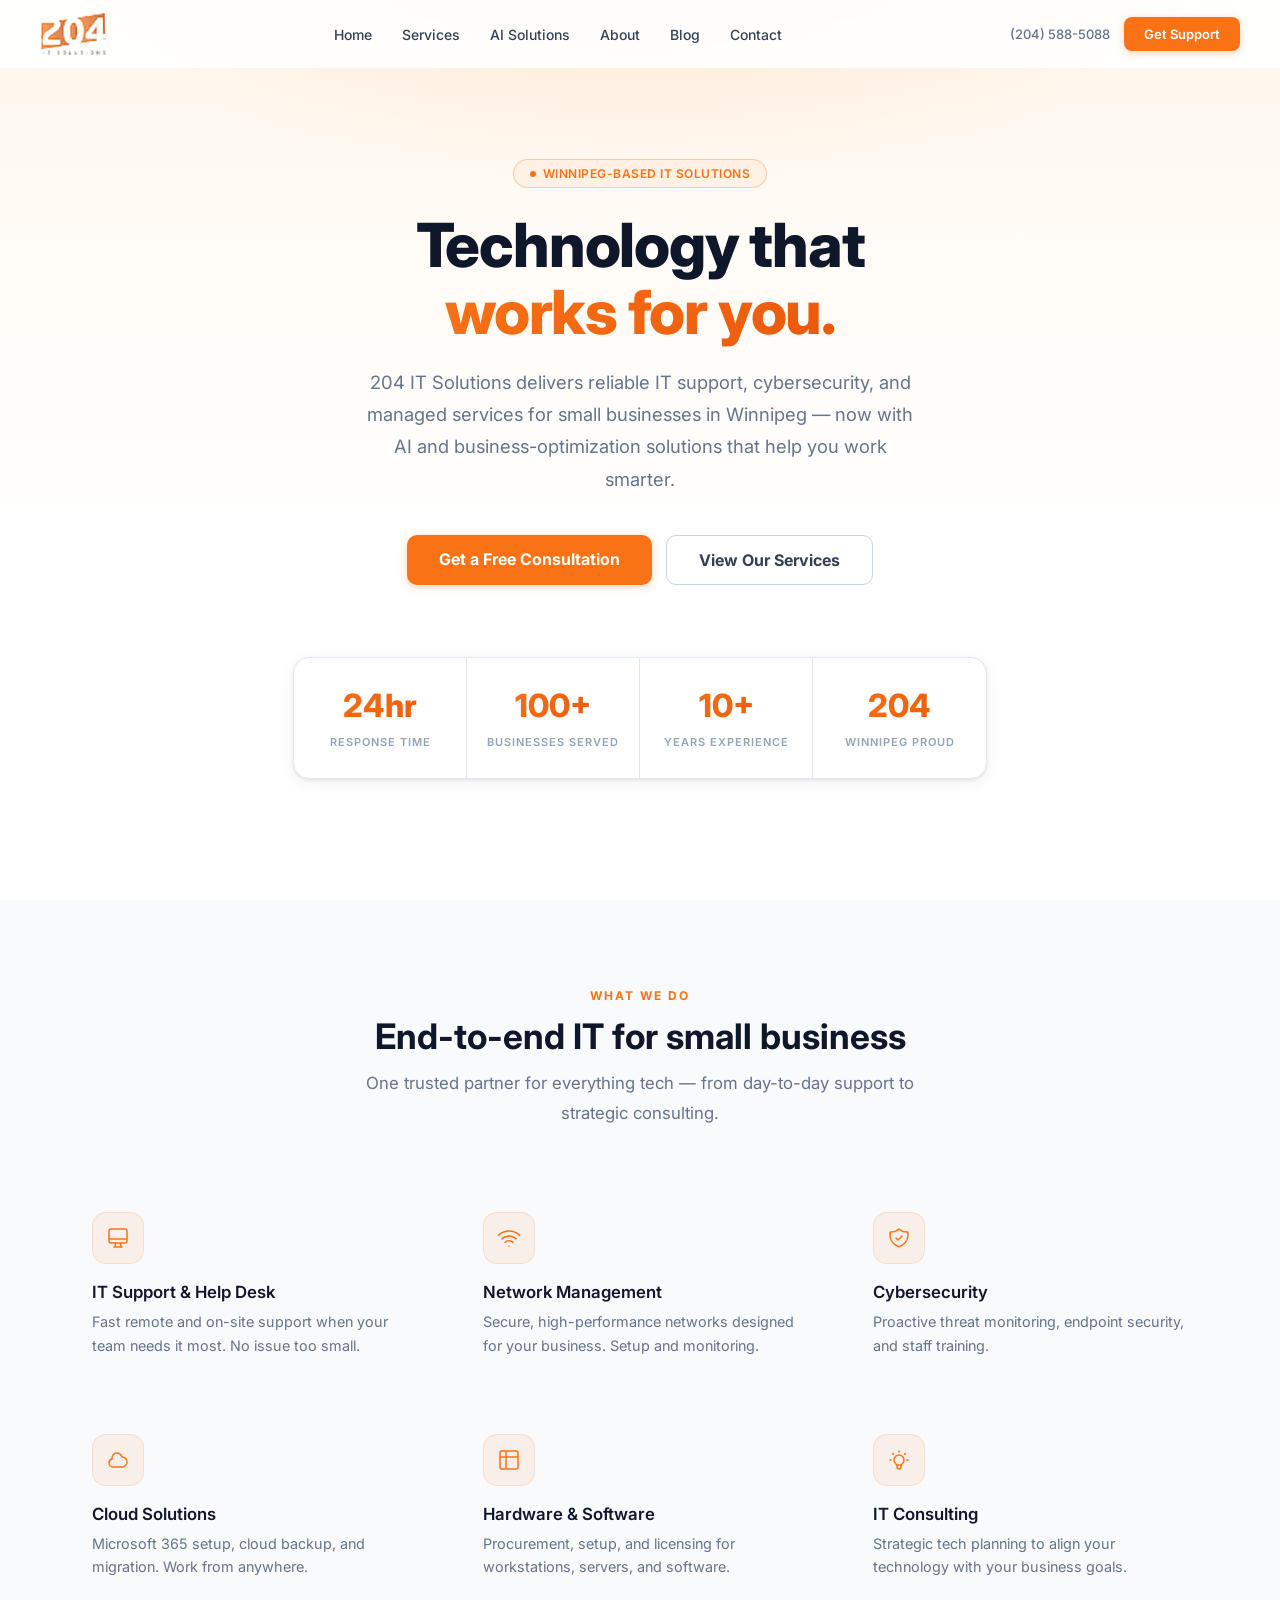
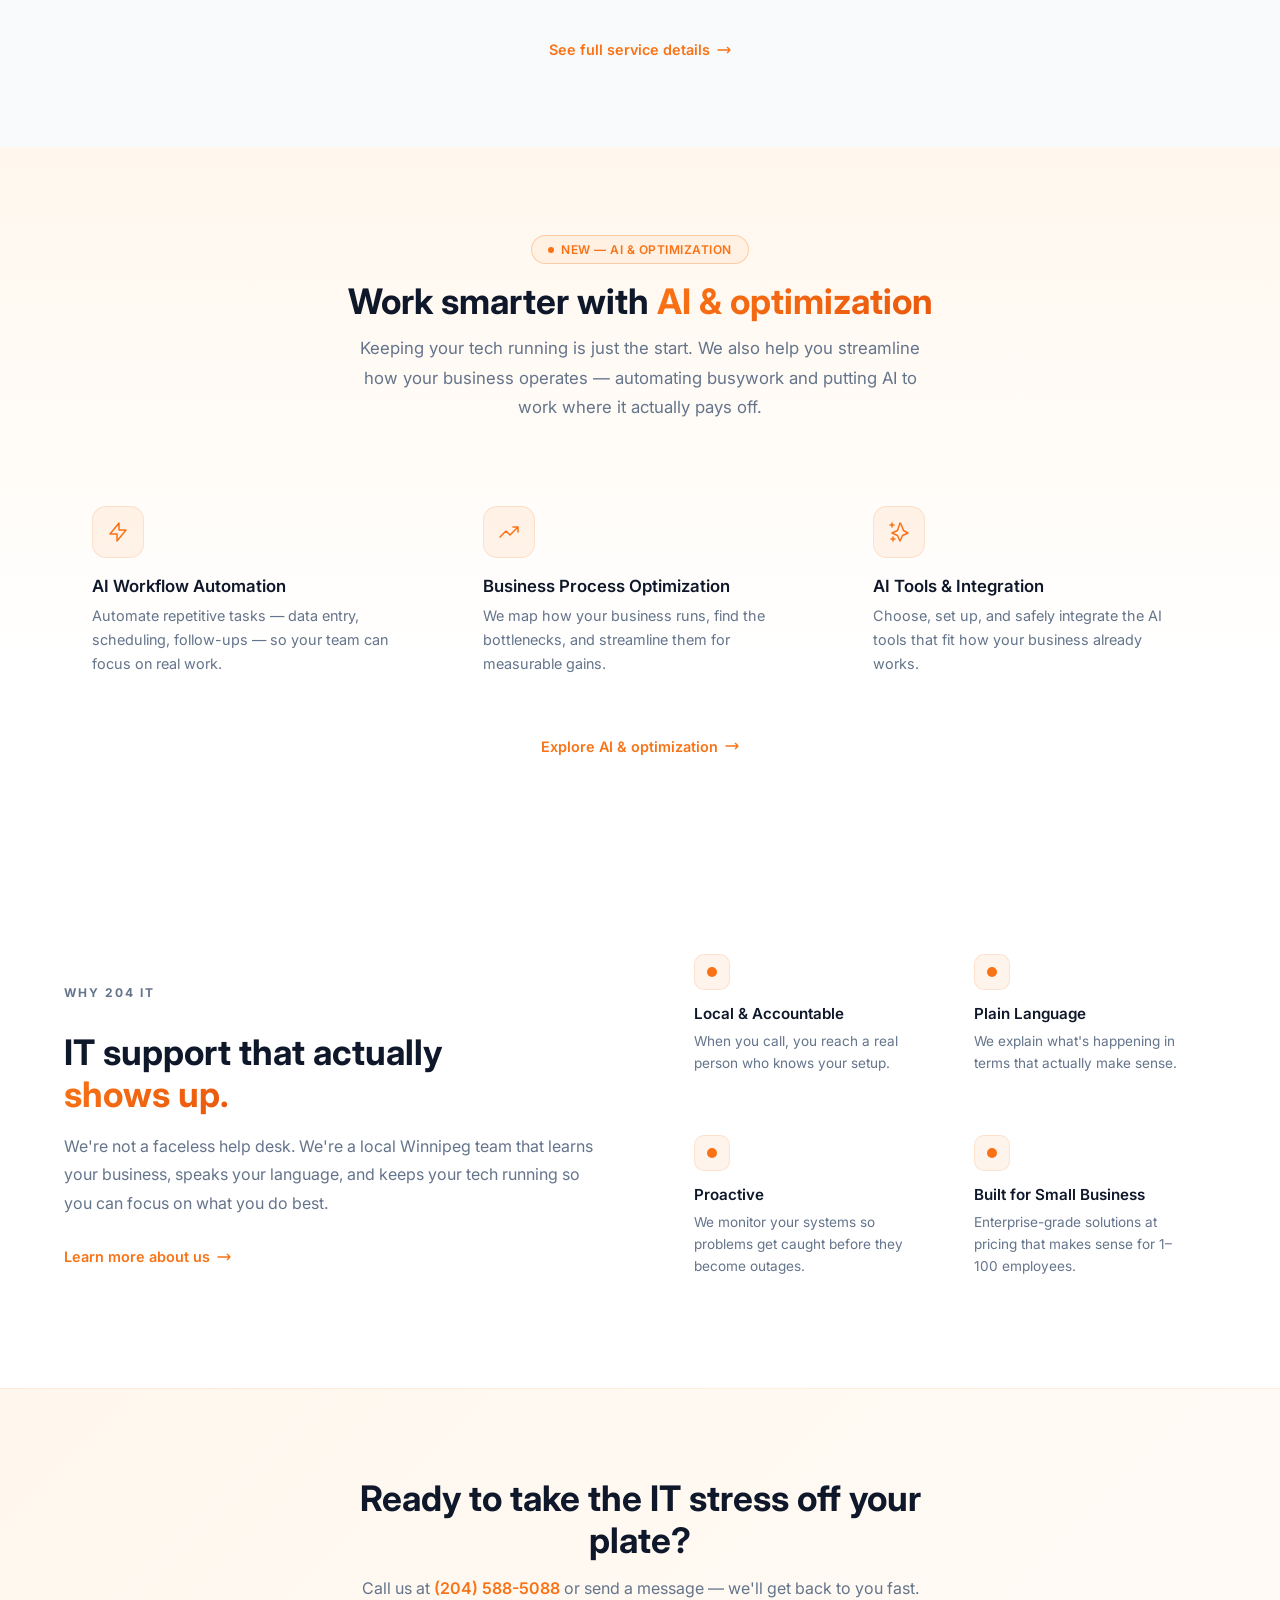
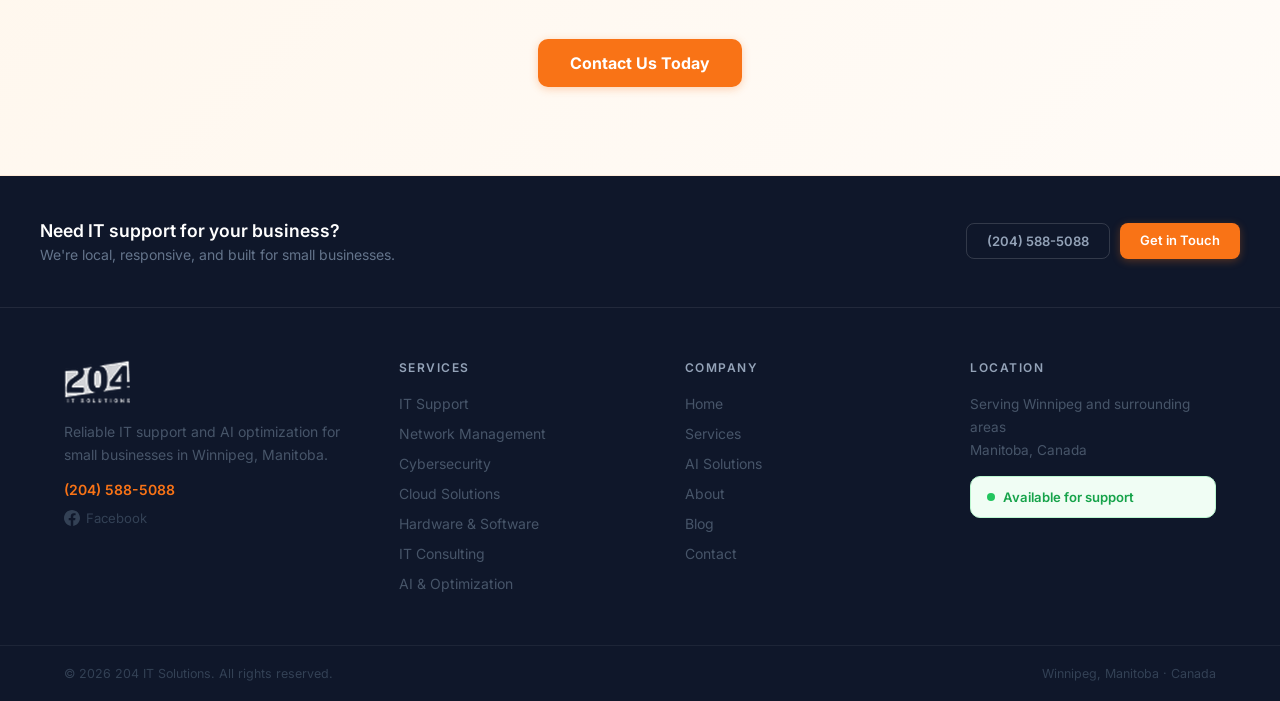
==== commit 7e418496: "Add files via upload" ====
--- a/index.html
+++ b/index.html
@@ -18,7 +18,7 @@
     </a>
     <ul class="nav-links">
       <li><a href="/">Home</a></li>
-      <li><a href="services.html">Services</a></li>
+      <li><a href="services.html">Services</a></li><li><a href="services.html#ai">AI Solutions</a></li>
       <li><a href="about.html">About</a></li>
       <li><a href="blog/">Blog</a></li>
       <li><a href="contact.html">Contact</a></li>
@@ -35,7 +35,7 @@
 <div class="mobile-menu" id="mobile-menu">
   <ul>
     <li><a href="/">Home</a></li>
-    <li><a href="services.html">Services</a></li>
+    <li><a href="services.html">Services</a></li><li><a href="services.html#ai">AI Solutions</a></li>
     <li><a href="about.html">About</a></li>
     <li><a href="blog/">Blog</a></li>
     <li><a href="contact.html">Contact</a></li>
@@ -50,7 +50,7 @@
   <div class="hero-content">
     <div class="badge"><span class="badge-dot pulse"></span>Winnipeg-Based IT Solutions</div>
     <h1>Technology that<br><span class="gradient-text">works for you.</span></h1>
-    <p class="sub">204 IT Solutions delivers reliable IT support, cybersecurity, and managed services built for small businesses in Winnipeg.</p>
+    <p class="sub">204 IT Solutions delivers reliable IT support, cybersecurity, and managed services for small businesses in Winnipeg — now with AI and business-optimization solutions that help you work smarter.</p>
     <div class="hero-btns">
       <a href="contact.html" class="btn-primary btn-large">Get a Free Consultation</a>
       <a href="services.html" class="btn-outline btn-large">View Our Services</a>
@@ -110,6 +110,24 @@
   </div>
 </section>
 
+
+<!-- AI & OPTIMIZATION -->
+<section class="section" id="ai-home" style="scroll-margin-top:90px;background:linear-gradient(180deg,#FFF7ED 0%,#FFFFFF 75%);">
+  <div class="container">
+    <div class="section-head">
+      <div class="badge"><span class="badge-dot pulse"></span>New &mdash; AI &amp; Optimization</div>
+      <h2 style="margin-top:16px;">Work smarter with <span class="gradient-text">AI &amp; optimization</span></h2>
+      <p class="sub" style="margin-top:12px;">Keeping your tech running is just the start. We also help you streamline how your business operates &mdash; automating busywork and putting AI to work where it actually pays off.</p>
+    </div>
+    <div class="services-grid">
+      <div class="glass svc-card"><div class="svc-icon"><svg fill="none" stroke="currentColor" viewBox="0 0 24 24"><path stroke-linecap="round" stroke-linejoin="round" stroke-width="1.5" d="M13 10V3L4 14h7v7l9-11h-7z"/></svg></div><h3>AI Workflow Automation</h3><p>Automate repetitive tasks &mdash; data entry, scheduling, follow-ups &mdash; so your team can focus on real work.</p></div>
+      <div class="glass svc-card"><div class="svc-icon"><svg fill="none" stroke="currentColor" viewBox="0 0 24 24"><path stroke-linecap="round" stroke-linejoin="round" stroke-width="1.5" d="M3 17l6-6 4 4 8-8m0 0h-5m5 0v5"/></svg></div><h3>Business Process Optimization</h3><p>We map how your business runs, find the bottlenecks, and streamline them for measurable gains.</p></div>
+      <div class="glass svc-card"><div class="svc-icon"><svg fill="none" stroke="currentColor" viewBox="0 0 24 24"><path stroke-linecap="round" stroke-linejoin="round" stroke-width="1.5" d="M5 3v4M3 5h4M6 17v4m-2-2h4m6-15l2.5 6.5L21 13l-5.5 2.5L13 21l-2.5-5.5L5 13l5.5-2.5L13 3z"/></svg></div><h3>AI Tools &amp; Integration</h3><p>Choose, set up, and safely integrate the AI tools that fit how your business already works.</p></div>
+    </div>
+    <div style="text-align:center;margin-top:32px;"><a href="services.html#ai" class="text-link">Explore AI &amp; optimization <svg width="16" height="16" fill="none" stroke="currentColor" viewBox="0 0 24 24"><path stroke-linecap="round" stroke-linejoin="round" stroke-width="2" d="M17 8l4 4m0 0l-4 4m4-4H3"/></svg></a></div>
+  </div>
+</section>
+
 <!-- WHY US -->
 <section class="section">
   <div class="container">
@@ -157,15 +175,15 @@
   <div class="footer-main">
     <div class="footer-brand">
       <a href="/" class="logo"><img src="[data-uri]" alt="204 IT Solutions" style="height:44px;width:auto;"/></a>
-      <p>Reliable tech solutions for small businesses in Winnipeg, Manitoba.</p>
+      <p>Reliable IT support and AI optimization for small businesses in Winnipeg, Manitoba.</p>
       <a href="tel:2045885088" class="footer-phone">(204) 588-5088</a>
       <a href="https://www.facebook.com/204IT" target="_blank" rel="noopener" class="fb-link" style="margin-top:12px;">
         <svg width="16" height="16" fill="currentColor" viewBox="0 0 24 24"><path d="M24 12.073c0-6.627-5.373-12-12-12s-12 5.373-12 12c0 5.99 4.388 10.954 10.125 11.854v-8.385H7.078v-3.47h3.047V9.43c0-3.007 1.792-4.669 4.533-4.669 1.312 0 2.686.235 2.686.235v2.953H15.83c-1.491 0-1.956.925-1.956 1.874v2.25h3.328l-.532 3.47h-2.796v8.385C19.612 23.027 24 18.062 24 12.073z"/></svg>
         Facebook
       </a>
     </div>
-    <div class="footer-col"><h5>Services</h5><ul><li><a href="services.html">IT Support</a></li><li><a href="services.html">Network Management</a></li><li><a href="services.html">Cybersecurity</a></li><li><a href="services.html">Cloud Solutions</a></li><li><a href="services.html">Hardware & Software</a></li><li><a href="services.html">IT Consulting</a></li></ul></div>
-    <div class="footer-col"><h5>Company</h5><ul><li><a href="/">Home</a></li><li><a href="services.html">Services</a></li><li><a href="about.html">About</a></li><li><a href="blog/">Blog</a></li><li><a href="contact.html">Contact</a></li></ul></div>
+    <div class="footer-col"><h5>Services</h5><ul><li><a href="services.html">IT Support</a></li><li><a href="services.html">Network Management</a></li><li><a href="services.html">Cybersecurity</a></li><li><a href="services.html">Cloud Solutions</a></li><li><a href="services.html">Hardware & Software</a></li><li><a href="services.html">IT Consulting</a></li><li><a href="services.html#ai">AI &amp; Optimization</a></li></ul></div>
+    <div class="footer-col"><h5>Company</h5><ul><li><a href="/">Home</a></li><li><a href="services.html">Services</a></li><li><a href="services.html#ai">AI Solutions</a></li><li><a href="about.html">About</a></li><li><a href="blog/">Blog</a></li><li><a href="contact.html">Contact</a></li></ul></div>
     <div class="footer-col"><h5>Location</h5><p style="color:#475569;font-size:.85rem;line-height:1.7;">Serving Winnipeg and surrounding areas<br>Manitoba, Canada</p><div class="status-bar" style="margin-top:14px;"><div class="green-dot"></div><span class="status-text">Available for support</span></div></div>
   </div>
   <div class="footer-bottom"><div class="footer-bottom-inner"><p>© <span id="yr"></span> 204 IT Solutions. All rights reserved.</p><p>Winnipeg, Manitoba · Canada</p></div></div>
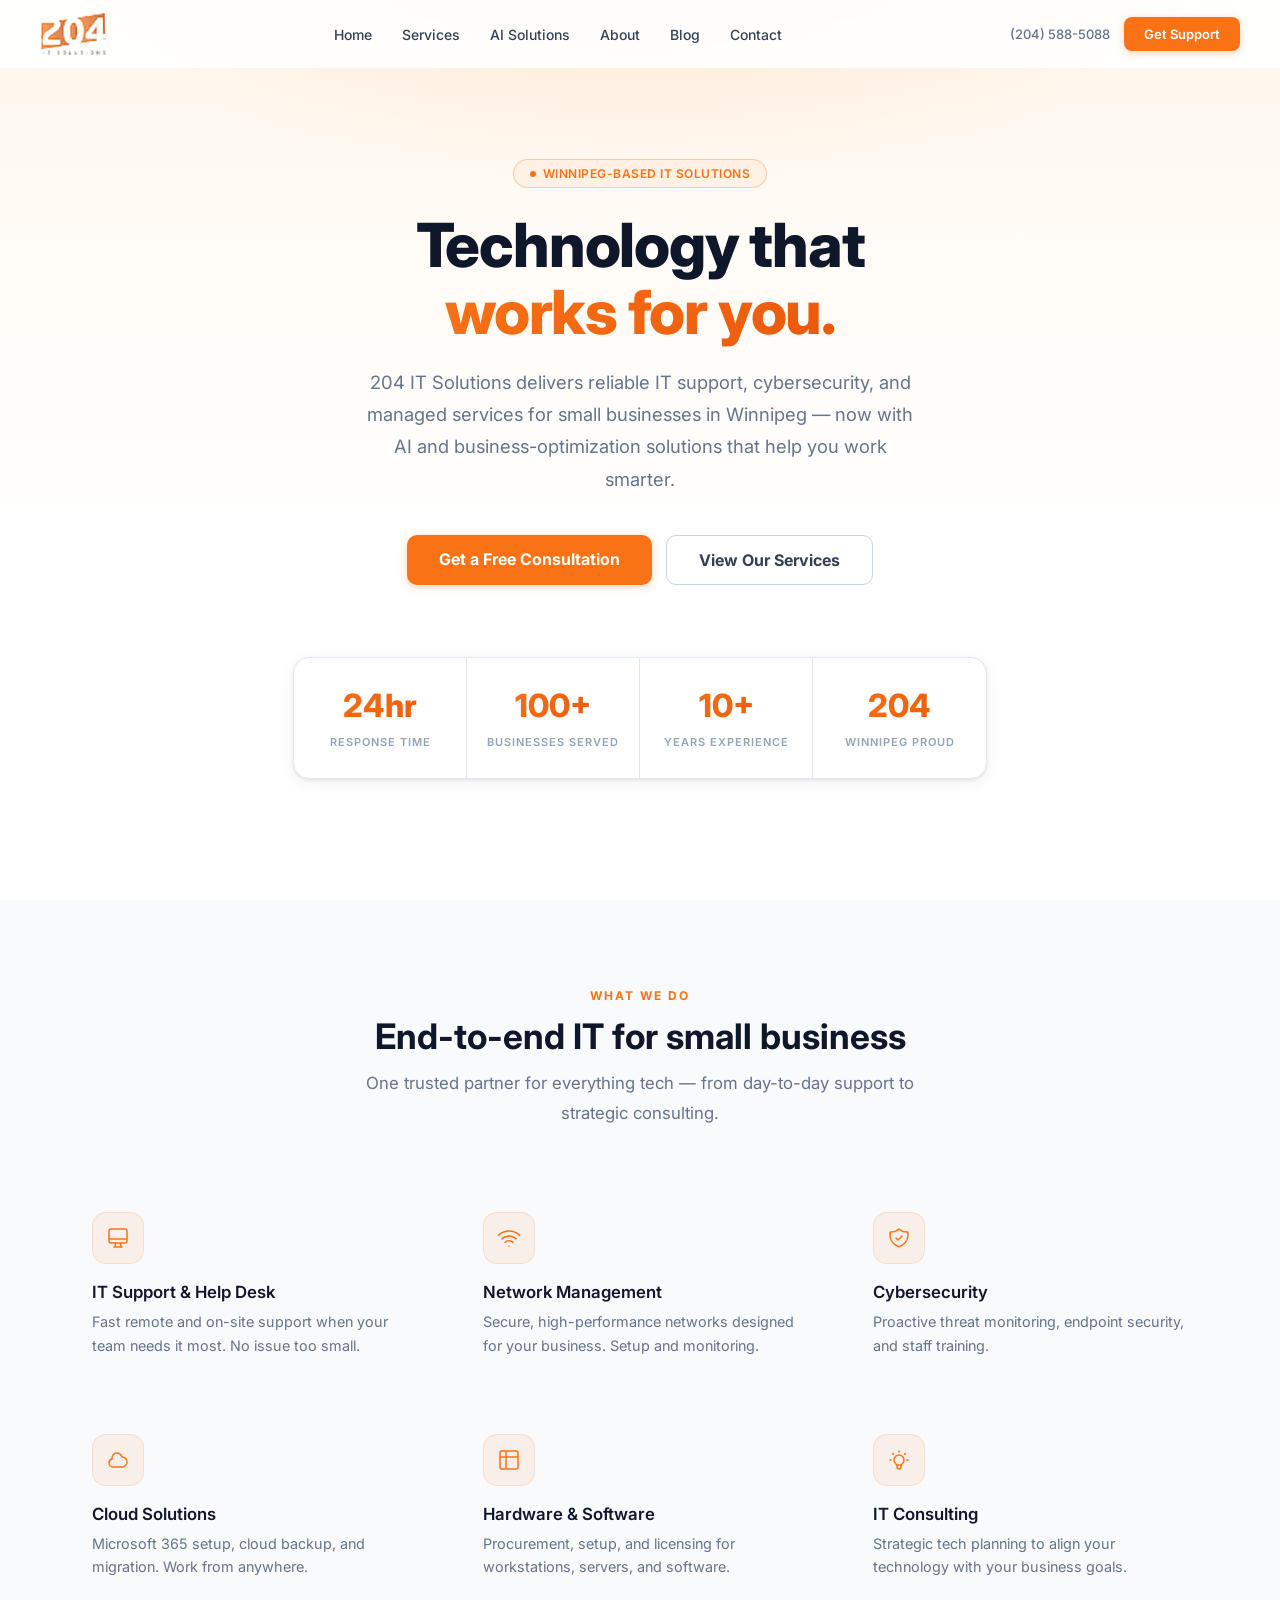
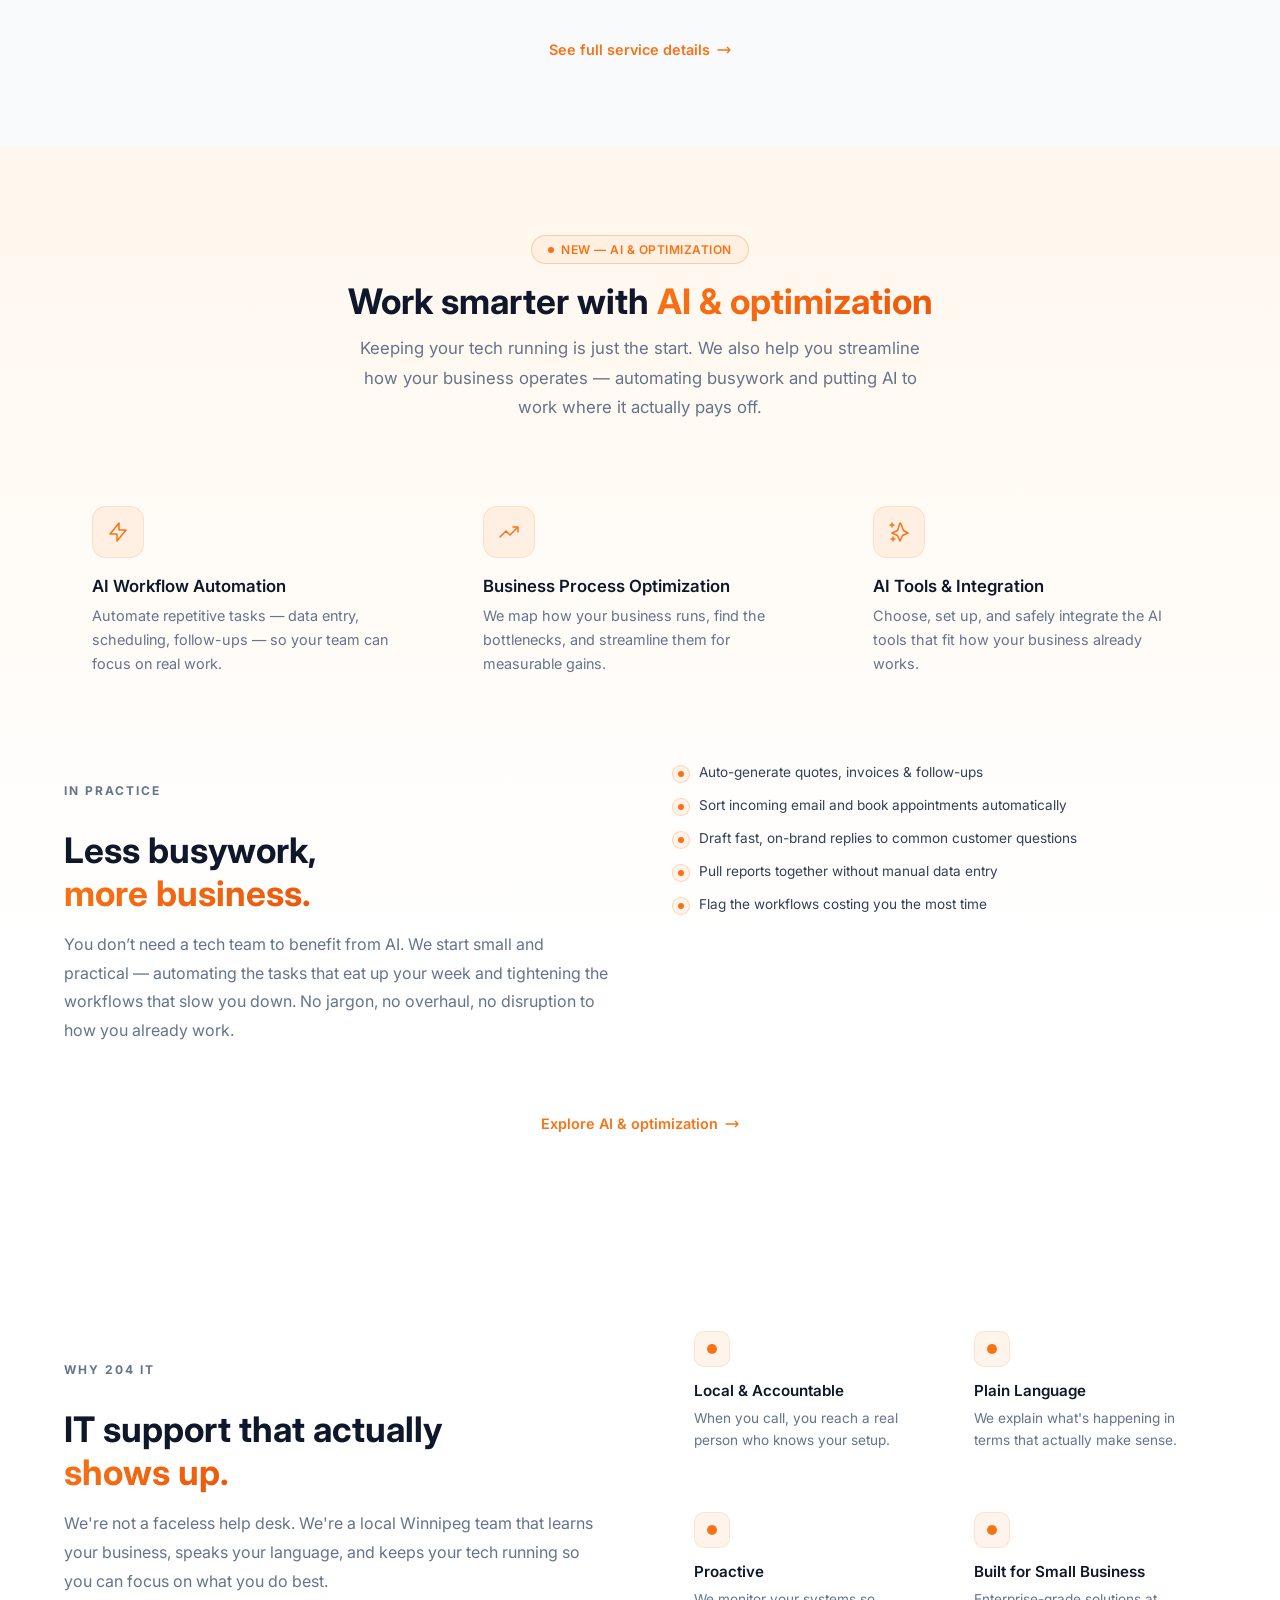
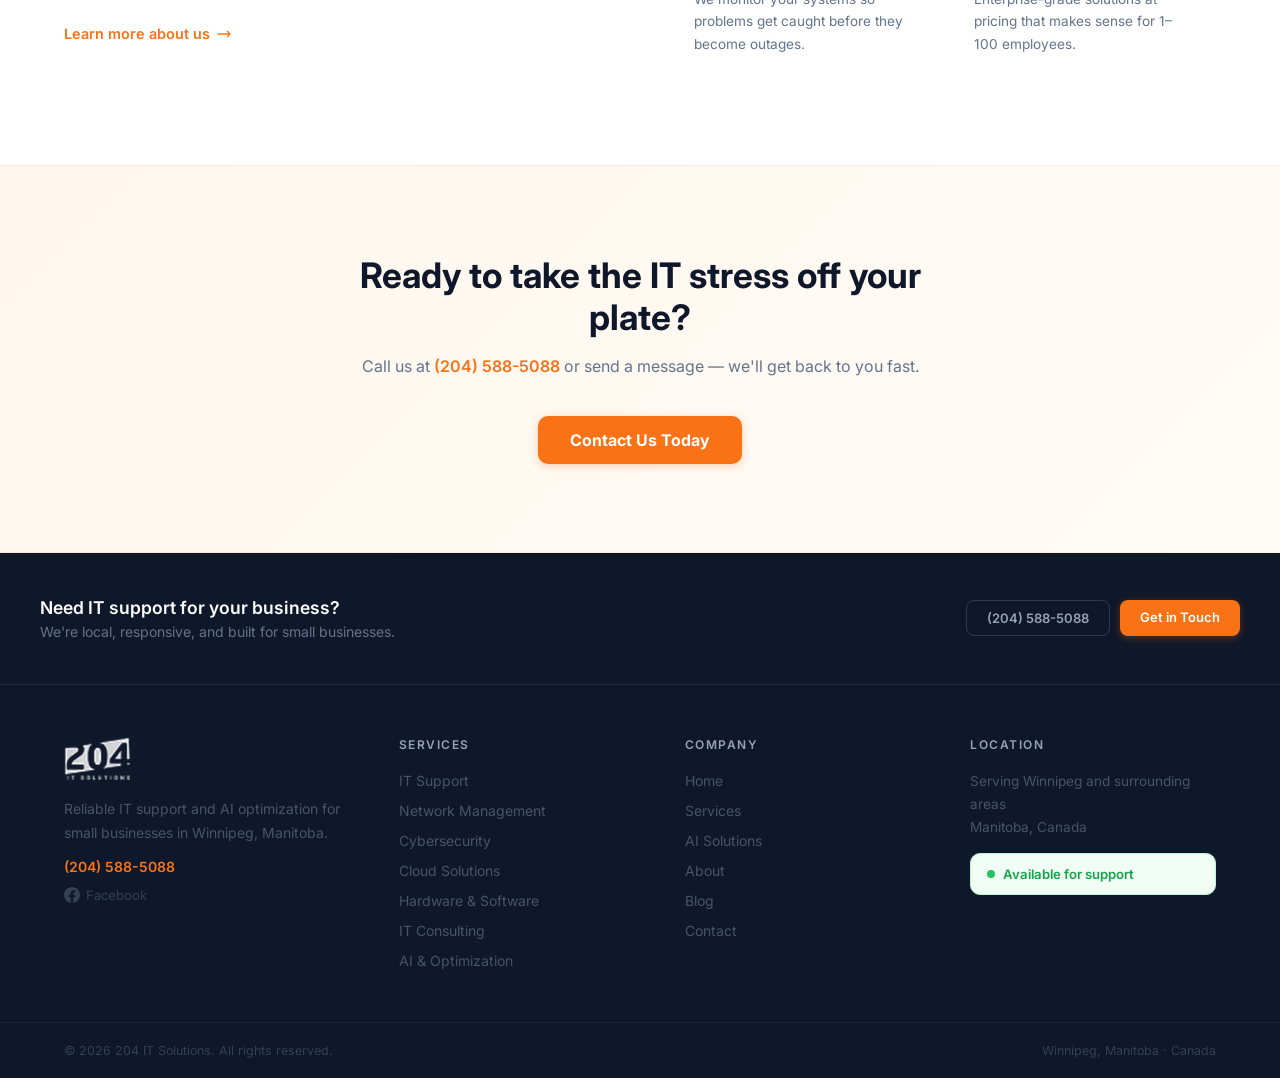
==== commit ff3ff358: "Add files via upload" ====
--- a/index.html
+++ b/index.html
@@ -124,7 +124,23 @@
       <div class="glass svc-card"><div class="svc-icon"><svg fill="none" stroke="currentColor" viewBox="0 0 24 24"><path stroke-linecap="round" stroke-linejoin="round" stroke-width="1.5" d="M3 17l6-6 4 4 8-8m0 0h-5m5 0v5"/></svg></div><h3>Business Process Optimization</h3><p>We map how your business runs, find the bottlenecks, and streamline them for measurable gains.</p></div>
       <div class="glass svc-card"><div class="svc-icon"><svg fill="none" stroke="currentColor" viewBox="0 0 24 24"><path stroke-linecap="round" stroke-linejoin="round" stroke-width="1.5" d="M5 3v4M3 5h4M6 17v4m-2-2h4m6-15l2.5 6.5L21 13l-5.5 2.5L13 21l-2.5-5.5L5 13l5.5-2.5L13 3z"/></svg></div><h3>AI Tools &amp; Integration</h3><p>Choose, set up, and safely integrate the AI tools that fit how your business already works.</p></div>
     </div>
-    <div style="text-align:center;margin-top:32px;"><a href="services.html#ai" class="text-link">Explore AI &amp; optimization <svg width="16" height="16" fill="none" stroke="currentColor" viewBox="0 0 24 24"><path stroke-linecap="round" stroke-linejoin="round" stroke-width="2" d="M17 8l4 4m0 0l-4 4m4-4H3"/></svg></a></div>
+    <div class="why-grid" style="margin-top:60px;align-items:start;">
+      <div class="why-text">
+        <p class="label">In practice</p>
+        <h2 style="margin-bottom:8px;">Less busywork,<br><span class="gradient-text">more business.</span></h2>
+        <p>You don&rsquo;t need a tech team to benefit from AI. We start small and practical &mdash; automating the tasks that eat up your week and tightening the workflows that slow you down. No jargon, no overhaul, no disruption to how you already work.</p>
+      </div>
+      <div>
+        <ul class="feature-list" style="grid-template-columns:1fr;gap:14px;">
+          <li><span class="feature-dot"><span></span></span>Auto-generate quotes, invoices &amp; follow-ups</li>
+          <li><span class="feature-dot"><span></span></span>Sort incoming email and book appointments automatically</li>
+          <li><span class="feature-dot"><span></span></span>Draft fast, on-brand replies to common customer questions</li>
+          <li><span class="feature-dot"><span></span></span>Pull reports together without manual data entry</li>
+          <li><span class="feature-dot"><span></span></span>Flag the workflows costing you the most time</li>
+        </ul>
+      </div>
+    </div>
+    <div style="text-align:center;margin-top:40px;"><a href="services.html#ai" class="text-link">Explore AI &amp; optimization <svg width="16" height="16" fill="none" stroke="currentColor" viewBox="0 0 24 24"><path stroke-linecap="round" stroke-linejoin="round" stroke-width="2" d="M17 8l4 4m0 0l-4 4m4-4H3"/></svg></a></div>
   </div>
 </section>
 
